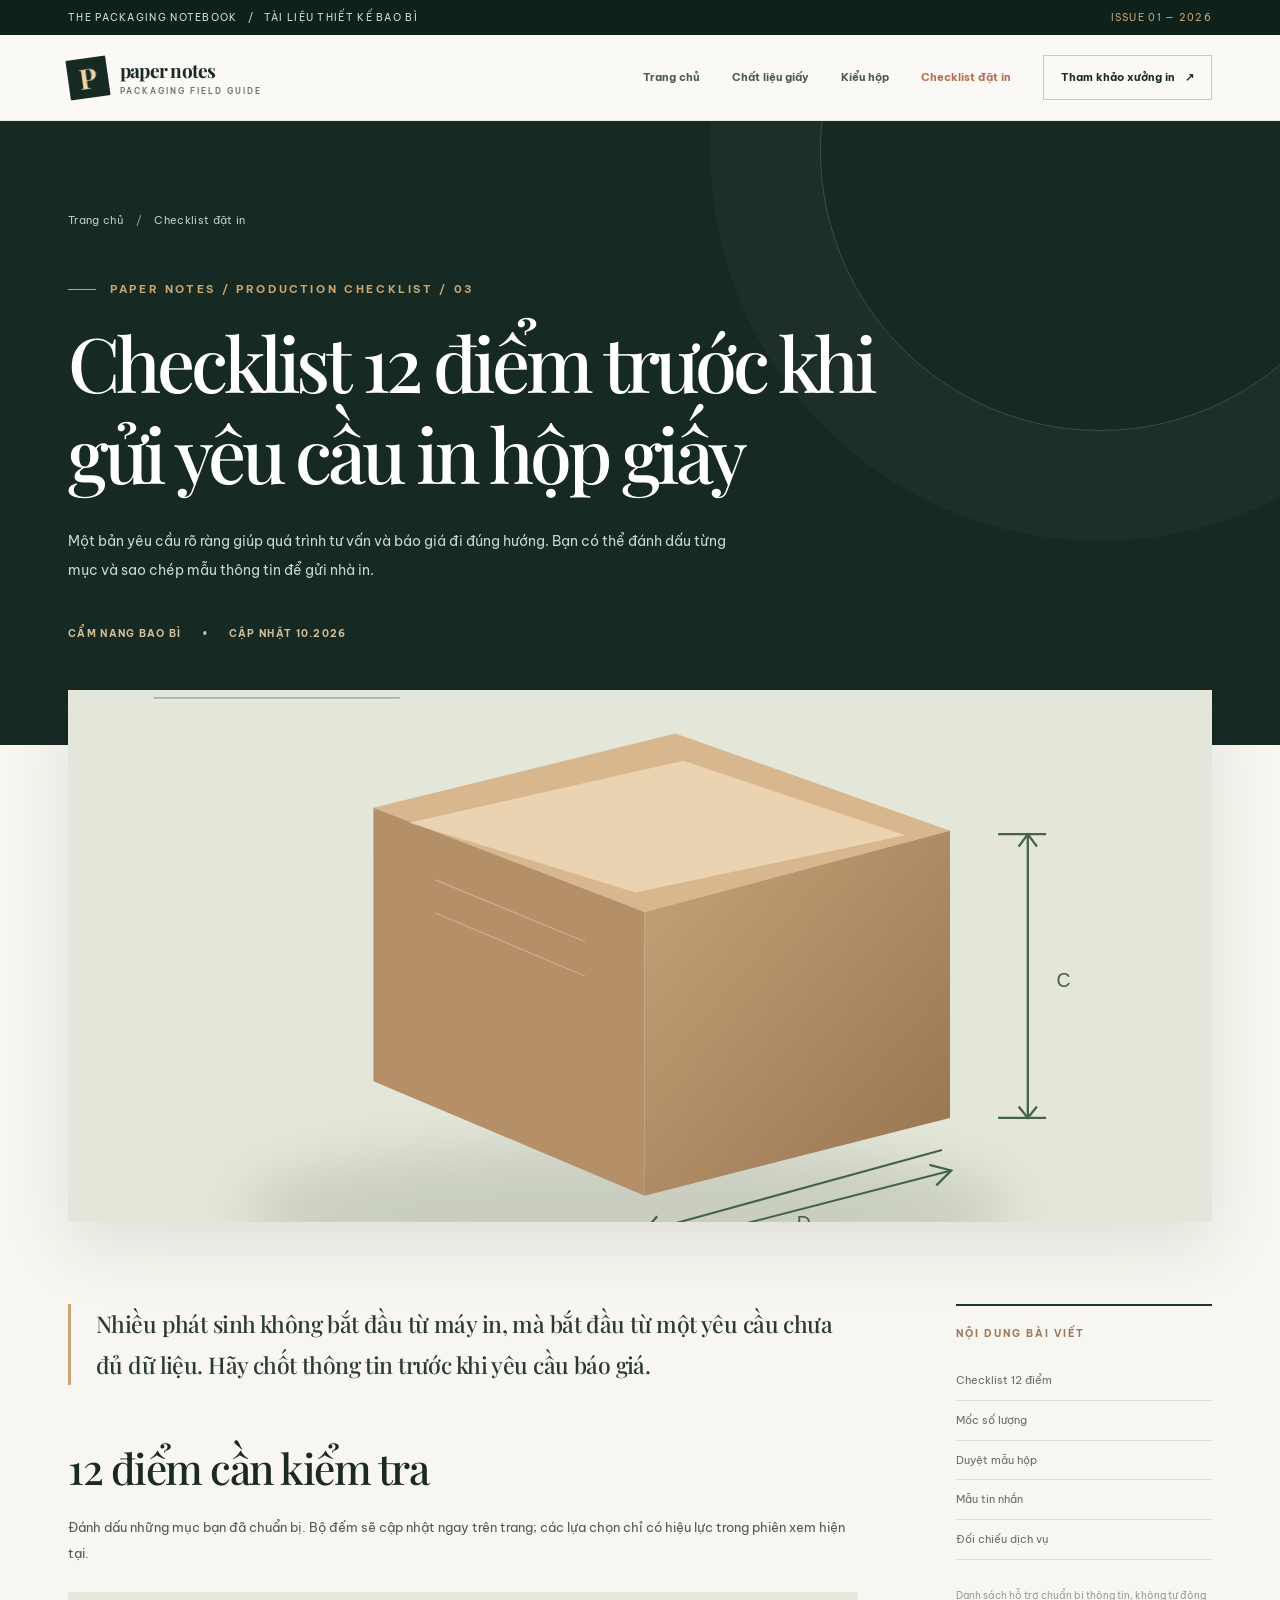
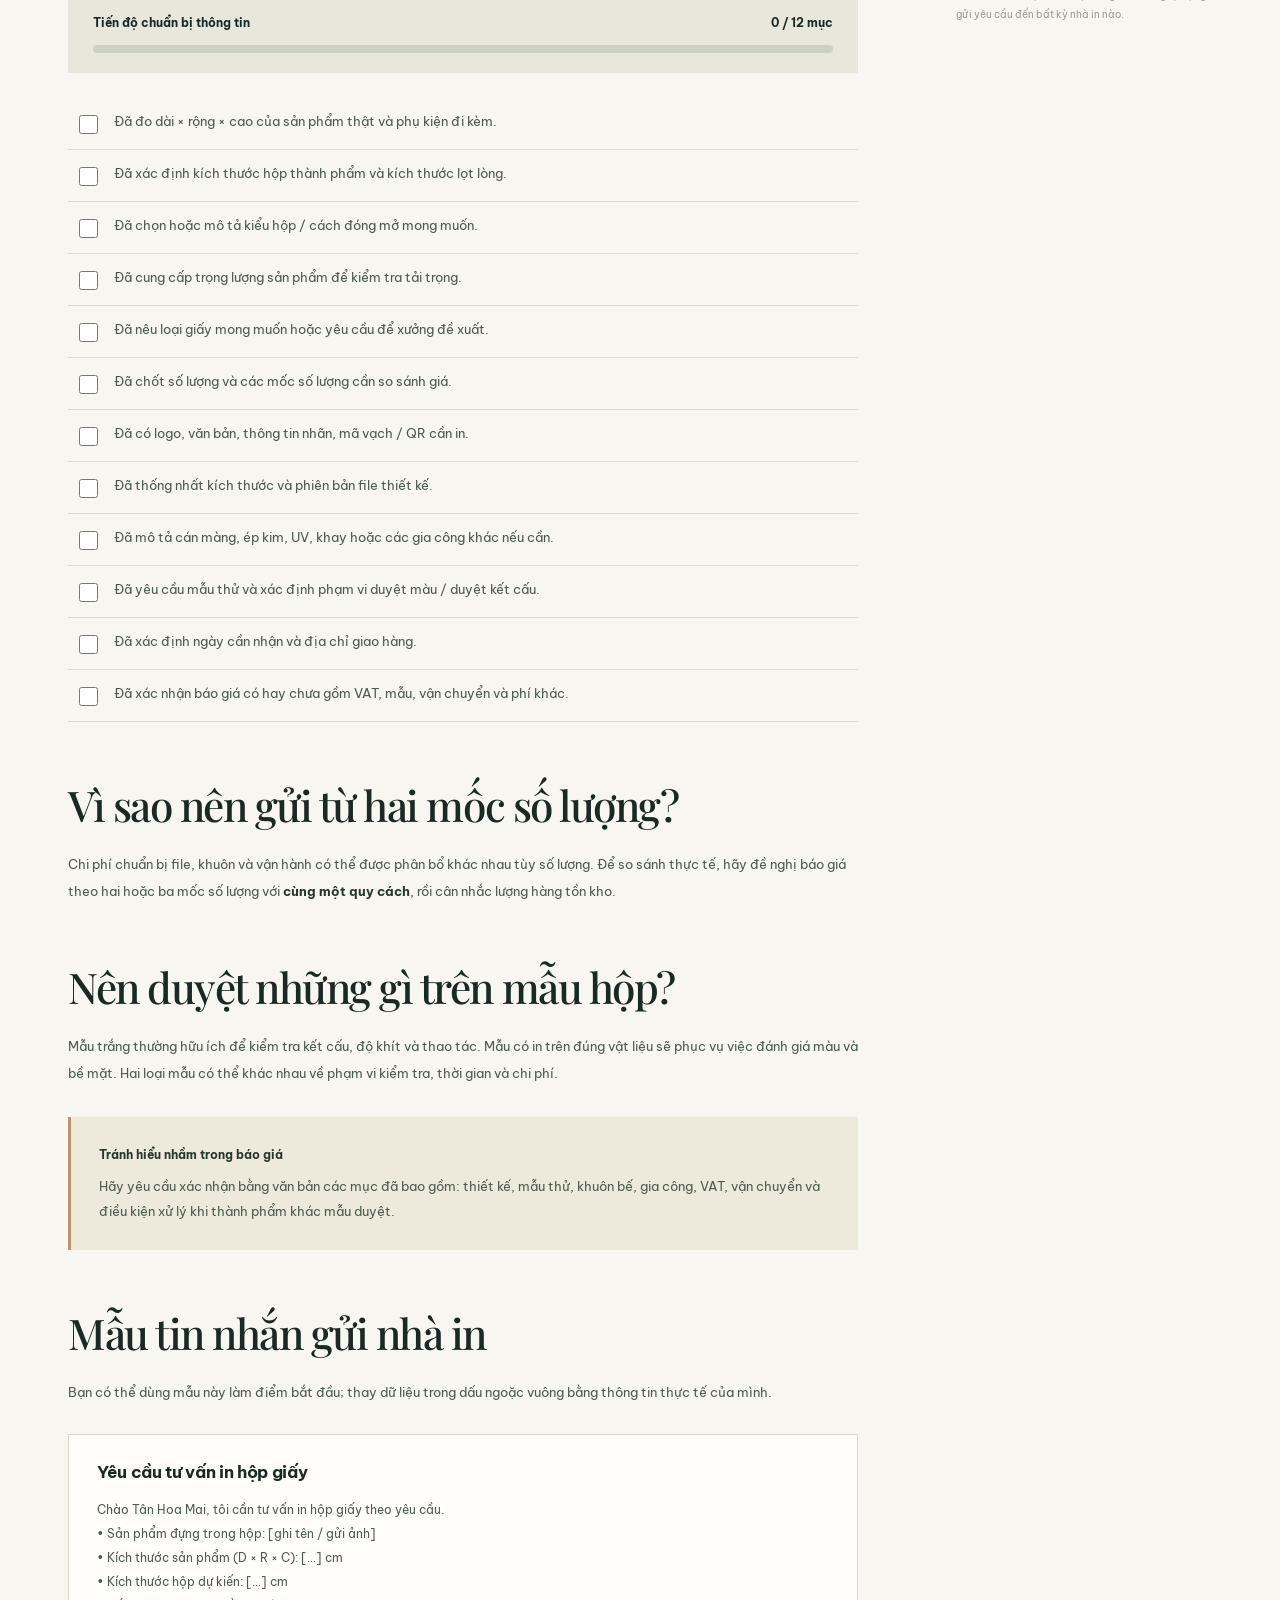
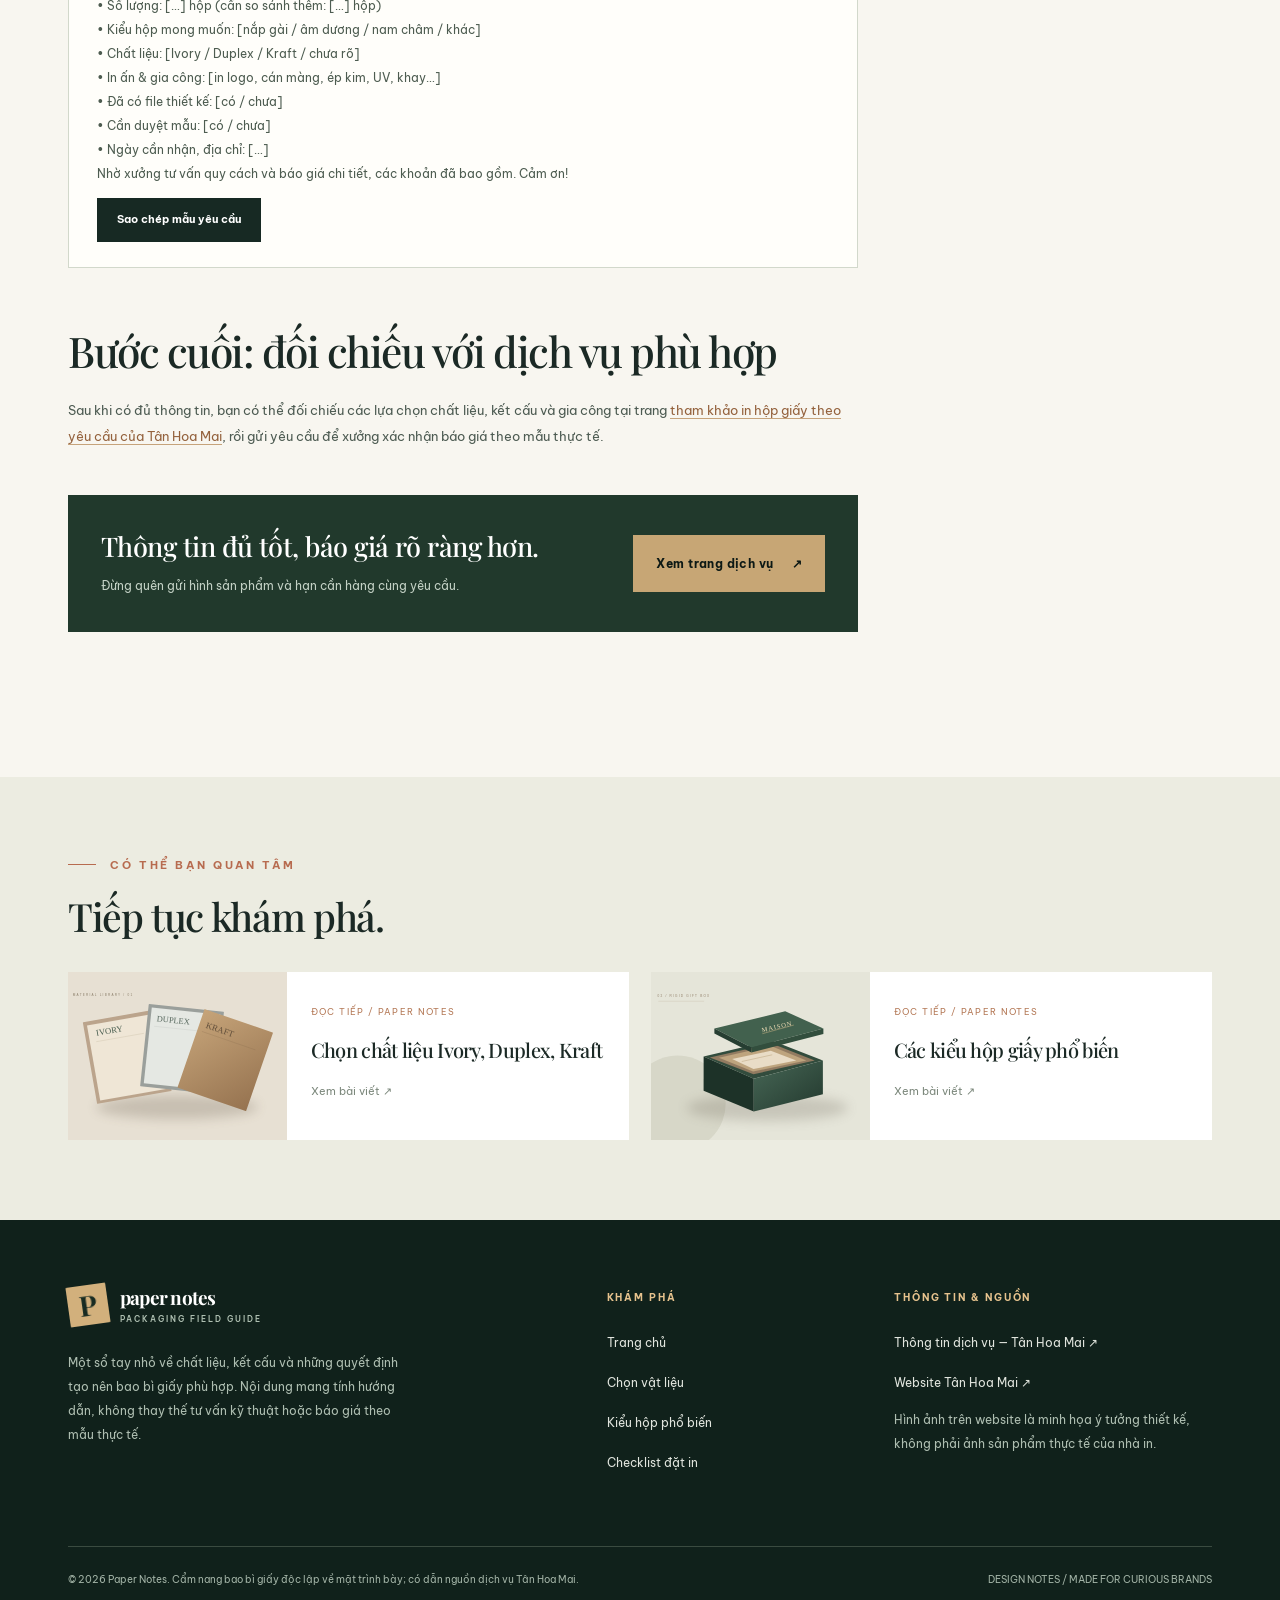
==== checklist-dat-in.html @ cc805b79 "Add files via upload" ====
<!doctype html><html lang="vi"><head>
<meta charset="utf-8"><meta name="viewport" content="width=device-width, initial-scale=1"><meta name="theme-color" content="#172923">
<title>Checklist 12 điểm trước khi đặt in hộp giấy | Paper Notes</title><meta name="description" content="Checklist 12 bước trước khi đặt in hộp giấy: kích thước, chất liệu, số lượng, gia công, duyệt mẫu và mẫu tin nhắn gửi xưởng có nút sao chép."><meta name="robots" content="index,follow,max-image-preview:large">
<link rel="icon" type="image/svg+xml" href="assets/img/favicon.svg">
<link rel="preconnect" href="https://fonts.googleapis.com"><link rel="preconnect" href="https://fonts.gstatic.com" crossorigin>
<link rel="stylesheet" href="assets/css/style.css"></head>
<body><div class="topbar"><div class="container"><span>THE PACKAGING NOTEBOOK &nbsp; / &nbsp; TÀI LIỆU THIẾT KẾ BAO BÌ</span><span>ISSUE 01 — 2026</span></div></div>
<header class="header"><div class="container navwrap"><a class="brand" href="index.html" aria-label="Paper Notes - Về trang chủ"><span class="brand-symbol" aria-hidden="true">P</span><span class="brand-word">paper notes<small>PACKAGING FIELD GUIDE</small></span></a>
<button class="nav-toggle" type="button" data-menu-toggle aria-expanded="false" aria-label="Mở menu" aria-controls="primary-navigation">☰</button>
<nav class="nav" id="primary-navigation" data-main-nav aria-label="Điều hướng chính"><a href="index.html" class="" >Trang chủ</a><a href="chon-giay-hop.html" class="" >Chất liệu giấy</a><a href="kieu-hop-giay.html" class="" >Kiểu hộp</a><a href="checklist-dat-in.html" class="active" aria-current="page">Checklist đặt in</a><a class="nav-cta" href="https://tanhoamai.com.vn/in-hop-giay/" target="_blank" rel="noopener noreferrer">Tham khảo xưởng in <span aria-hidden="true">↗</span></a></nav></div></header><main id="main-content"><section class="page-hero"><div class="container"><div class="crumbs"><a href="index.html">Trang chủ</a><span>/</span>Checklist đặt in</div><div class="eyebrow light">PAPER NOTES / PRODUCTION CHECKLIST / 03</div><h1>Checklist 12 điểm trước khi gửi yêu cầu in hộp giấy</h1><p class="intro">Một bản yêu cầu rõ ràng giúp quá trình tư vấn và báo giá đi đúng hướng. Bạn có thể đánh dấu từng mục và sao chép mẫu thông tin để gửi nhà in.</p><div class="post-meta"><span>CẨM NANG BAO BÌ</span><span>•</span><span>CẬP NHẬT 10.2026</span></div></div></section><div class="container post-lead-image"><img src="assets/img/dimensions-box.svg" width="1000" height="700" alt="Minh họa đo chiều dài rộng cao của hộp giấy"></div>
<div class="container post-layout"><article class="article"><p class="intro-drop">Nhiều phát sinh không bắt đầu từ máy in, mà bắt đầu từ một yêu cầu chưa đủ dữ liệu. Hãy chốt thông tin trước khi yêu cầu báo giá.</p>
<h2 id="kiem-tra">12 điểm cần kiểm tra</h2><p>Đánh dấu những mục bạn đã chuẩn bị. Bộ đếm sẽ cập nhật ngay trên trang; các lựa chọn chỉ có hiệu lực trong phiên xem hiện tại.</p><div class="progress-wrap"><div class="progress-head"><span>Tiến độ chuẩn bị thông tin</span><span data-progress-count>0 / 12 mục</span></div><div class="progress-line"><div class="progress-fill" data-progress-fill></div></div></div>
<ol class="checklist" data-checklist><li><input type="checkbox" id="check01"/><label for="check01">Đã đo dài × rộng × cao của sản phẩm thật và phụ kiện đi kèm.</label></li><li><input type="checkbox" id="check02"/><label for="check02">Đã xác định kích thước hộp thành phẩm và kích thước lọt lòng.</label></li><li><input type="checkbox" id="check03"/><label for="check03">Đã chọn hoặc mô tả kiểu hộp / cách đóng mở mong muốn.</label></li><li><input type="checkbox" id="check04"/><label for="check04">Đã cung cấp trọng lượng sản phẩm để kiểm tra tải trọng.</label></li><li><input type="checkbox" id="check05"/><label for="check05">Đã nêu loại giấy mong muốn hoặc yêu cầu để xưởng đề xuất.</label></li><li><input type="checkbox" id="check06"/><label for="check06">Đã chốt số lượng và các mốc số lượng cần so sánh giá.</label></li><li><input type="checkbox" id="check07"/><label for="check07">Đã có logo, văn bản, thông tin nhãn, mã vạch / QR cần in.</label></li><li><input type="checkbox" id="check08"/><label for="check08">Đã thống nhất kích thước và phiên bản file thiết kế.</label></li><li><input type="checkbox" id="check09"/><label for="check09">Đã mô tả cán màng, ép kim, UV, khay hoặc các gia công khác nếu cần.</label></li><li><input type="checkbox" id="check10"/><label for="check10">Đã yêu cầu mẫu thử và xác định phạm vi duyệt màu / duyệt kết cấu.</label></li><li><input type="checkbox" id="check11"/><label for="check11">Đã xác định ngày cần nhận và địa chỉ giao hàng.</label></li><li><input type="checkbox" id="check12"/><label for="check12">Đã xác nhận báo giá có hay chưa gồm VAT, mẫu, vận chuyển và phí khác.</label></li></ol>
<h2 id="so-luong">Vì sao nên gửi từ hai mốc số lượng?</h2><p>Chi phí chuẩn bị file, khuôn và vận hành có thể được phân bổ khác nhau tùy số lượng. Để so sánh thực tế, hãy đề nghị báo giá theo hai hoặc ba mốc số lượng với <strong>cùng một quy cách</strong>, rồi cân nhắc lượng hàng tồn kho.</p>
<h2 id="duyet-mau">Nên duyệt những gì trên mẫu hộp?</h2><p>Mẫu trắng thường hữu ích để kiểm tra kết cấu, độ khít và thao tác. Mẫu có in trên đúng vật liệu sẽ phục vụ việc đánh giá màu và bề mặt. Hai loại mẫu có thể khác nhau về phạm vi kiểm tra, thời gian và chi phí.</p><div class="article-note"><strong>Tránh hiểu nhầm trong báo giá</strong>Hãy yêu cầu xác nhận bằng văn bản các mục đã bao gồm: thiết kế, mẫu thử, khuôn bế, gia công, VAT, vận chuyển và điều kiện xử lý khi thành phẩm khác mẫu duyệt.</div>
<h2 id="mau-tin">Mẫu tin nhắn gửi nhà in</h2><p>Bạn có thể dùng mẫu này làm điểm bắt đầu; thay dữ liệu trong dấu ngoặc vuông bằng thông tin thực tế của mình.</p><div class="copy-template"><h3>Yêu cầu tư vấn in hộp giấy</h3><pre data-template-text>Chào Tân Hoa Mai, tôi cần tư vấn in hộp giấy theo yêu cầu.
• Sản phẩm đựng trong hộp: [ghi tên / gửi ảnh]
• Kích thước sản phẩm (D × R × C): […] cm
• Kích thước hộp dự kiến: […] cm
• Số lượng: […] hộp (cần so sánh thêm: […] hộp)
• Kiểu hộp mong muốn: [nắp gài / âm dương / nam châm / khác]
• Chất liệu: [Ivory / Duplex / Kraft / chưa rõ]
• In ấn & gia công: [in logo, cán màng, ép kim, UV, khay…]
• Đã có file thiết kế: [có / chưa]
• Cần duyệt mẫu: [có / chưa]
• Ngày cần nhận, địa chỉ: […]
Nhờ xưởng tư vấn quy cách và báo giá chi tiết, các khoản đã bao gồm. Cảm ơn!</pre><button class="copy-btn" type="button" data-copy-template>Sao chép mẫu yêu cầu</button></div>
<h2 id="tham-khao">Bước cuối: đối chiếu với dịch vụ phù hợp</h2><p>Sau khi có đủ thông tin, bạn có thể đối chiếu các lựa chọn chất liệu, kết cấu và gia công tại trang <a href="https://tanhoamai.com.vn/in-hop-giay/" target="_blank" rel="noopener noreferrer">tham khảo in hộp giấy theo yêu cầu của Tân Hoa Mai</a>, rồi gửi yêu cầu để xưởng xác nhận báo giá theo mẫu thực tế.</p><div class="article-callout"><div><h3>Thông tin đủ tốt, báo giá rõ ràng hơn.</h3><p>Đừng quên gửi hình sản phẩm và hạn cần hàng cùng yêu cầu.</p></div><a class="btn btn-gold" href="https://tanhoamai.com.vn/in-hop-giay/" target="_blank" rel="noopener noreferrer">Xem trang dịch vụ <span>↗</span></a></div></article><aside class="toc"><h4>Nội dung bài viết</h4><a href="#kiem-tra">Checklist 12 điểm</a><a href="#so-luong">Mốc số lượng</a><a href="#duyet-mau">Duyệt mẫu hộp</a><a href="#mau-tin">Mẫu tin nhắn</a><a href="#tham-khao">Đối chiếu dịch vụ</a><p class="toc-note">Danh sách hỗ trợ chuẩn bị thông tin, không tự động gửi yêu cầu đến bất kỳ nhà in nào.</p></aside></div><section class="related"><div class="container"><div class="eyebrow">CÓ THỂ BẠN QUAN TÂM</div><h2>Tiếp tục khám phá.</h2><div class="related-grid"><a class="related-card" href="chon-giay-hop.html"><img src="assets/img/material-library.svg" width="1000" height="700" alt="Các nhóm giấy in"><div><small>ĐỌC TIẾP / PAPER NOTES</small><h3>Chọn chất liệu Ivory, Duplex, Kraft</h3><span>Xem bài viết ↗</span></div></a><a class="related-card" href="kieu-hop-giay.html"><img src="assets/img/gift-box.svg" width="1000" height="700" alt="Hộp giấy quà tặng"><div><small>ĐỌC TIẾP / PAPER NOTES</small><h3>Các kiểu hộp giấy phổ biến</h3><span>Xem bài viết ↗</span></div></a></div></div></section></main><footer class="footer"><div class="container"><div class="footer-top"><div><a class="brand" href="index.html"><span class="brand-symbol" aria-hidden="true">P</span><span class="brand-word">paper notes<small>PACKAGING FIELD GUIDE</small></span></a><p style="margin-top:26px">Một sổ tay nhỏ về chất liệu, kết cấu và những quyết định tạo nên bao bì giấy phù hợp. Nội dung mang tính hướng dẫn, không thay thế tư vấn kỹ thuật hoặc báo giá theo mẫu thực tế.</p></div><div><h4>Khám phá</h4><ul><li><a href="index.html">Trang chủ</a></li><li><a href="chon-giay-hop.html">Chọn vật liệu</a></li><li><a href="kieu-hop-giay.html">Kiểu hộp phổ biến</a></li><li><a href="checklist-dat-in.html">Checklist đặt in</a></li></ul></div><div><h4>Thông tin & nguồn</h4><ul><li><a href="https://tanhoamai.com.vn/in-hop-giay/" target="_blank" rel="noopener noreferrer">Thông tin dịch vụ — Tân Hoa Mai ↗</a></li><li><a href="https://tanhoamai.com.vn/" target="_blank" rel="noopener noreferrer">Website Tân Hoa Mai ↗</a></li></ul><p>Hình ảnh trên website là minh họa ý tưởng thiết kế, không phải ảnh sản phẩm thực tế của nhà in.</p></div></div><div class="footer-bottom"><span>© 2026 Paper Notes. Cẩm nang bao bì giấy độc lập về mặt trình bày; có dẫn nguồn dịch vụ Tân Hoa Mai.</span><span>DESIGN NOTES / MADE FOR CURIOUS BRANDS</span></div></div></footer><script src="assets/js/main.js" defer></script></body></html>
---- assets/css/style.css ----
@import url('https://fonts.googleapis.com/css2?family=Be+Vietnam+Pro:wght@400;500;600;700;800&family=DM+Sans:wght@400;500;600;700&family=Playfair+Display:wght@400;500;600;700&display=swap');
:root{--ink:#1b2925;--forest:#172923;--forest-deep:#0d1915;--muted:#68746d;--green:#537565;--gold:#c7a675;--orange:#b76b4f;--paper:#f8f6f0;--white:#fffdfa;--cream:#ede9dd;--line:#deded4;--serif:'Playfair Display',Georgia,serif;--body:'Be Vietnam Pro',Arial,sans-serif;--shadow:0 24px 65px rgba(28,43,34,.11)}
*,*::before,*::after{box-sizing:border-box}html{scroll-behavior:smooth;scroll-padding-top:110px}body{margin:0;background:var(--paper);color:var(--ink);font:400 15px/1.8 var(--body);-webkit-font-smoothing:antialiased}body.menu-open{overflow:hidden}a{color:inherit;text-decoration:none}button,input{font:inherit}button{cursor:pointer}img,svg{max-width:100%;display:block}img{height:auto}::selection{background:#d4c4a9;color:var(--ink)}:focus-visible{outline:3px solid var(--orange);outline-offset:3px}h1,h2,h3,p{margin-top:0}p{margin-bottom:1.2em}h1,h2,h3{letter-spacing:-.035em}h1,h2{font-family:var(--serif);font-weight:500;line-height:1.2}h3{font-weight:700;line-height:1.45}ul{padding-left:1.3rem}li{margin-bottom:8px}.container{max-width:1200px;margin:auto;padding:0 28px}.section{padding:115px 0}.section--small{padding:85px 0}.eyebrow{text-transform:uppercase;letter-spacing:.24em;font:700 11px/1.5 var(--body);color:var(--orange);display:flex;align-items:center;gap:14px;margin-bottom:20px}.eyebrow::before{content:'';height:1px;width:28px;background:currentColor}.eyebrow.light{color:var(--gold)}.serif{font-family:var(--serif)}.muted{color:var(--muted)}.tiny{font-size:12px}.accent{color:#d9b786}.btn{display:inline-flex;align-items:center;justify-content:center;gap:18px;border:1px solid transparent;padding:17px 22px;font-size:12px;letter-spacing:.035em;font-weight:700;min-height:54px;transition:.25s ease;text-align:center}.btn:hover{transform:translateY(-3px)}.btn-gold{background:var(--gold);color:var(--forest-deep)}.btn-gold:hover{background:#dfbd8a}.btn-outline{background:transparent;border-color:rgba(255,255,255,.42);color:white}.btn-outline:hover{background:rgba(255,255,255,.08)}.btn-ink{background:var(--forest);color:white}.btn-ink:hover{background:#324a3d}.arrow{font-size:18px;font-weight:500;line-height:1}.text-link{display:inline-flex;align-items:center;gap:10px;font-size:12px;font-weight:800;border-bottom:1px solid currentColor;padding-bottom:6px;transition:gap .2s}.text-link:hover{gap:16px}.kicker{font-family:'DM Sans',sans-serif;letter-spacing:.2em;text-transform:uppercase;font-size:10px;font-weight:700}
.topbar{background:#0f211b;color:#d4dfd7;font-size:10px;letter-spacing:.13em}.topbar .container{display:flex;justify-content:space-between;min-height:35px;align-items:center}.topbar span:last-child{color:#c7a675}.header{position:sticky;top:0;z-index:100;background:rgba(250,249,245,.97);backdrop-filter:blur(18px);border-bottom:1px solid rgba(40,55,45,.08)}.navwrap{min-height:85px;display:flex;justify-content:space-between;align-items:center;gap:24px}.brand{display:flex;gap:12px;align-items:center;flex-shrink:0}.brand-symbol{width:40px;height:40px;background:var(--forest);display:grid;place-items:center;color:#edd3a6;transform:rotate(-8deg);font:700 28px/1 var(--serif);border-radius:1px}.brand-word{font:700 19px/1.1 var(--serif);letter-spacing:-.04em}.brand-word small{display:block;margin-top:7px;color:var(--muted);font:600 8px/1 var(--body);letter-spacing:.25em}.nav{display:flex;align-items:center;gap:32px}.nav a:not(.nav-cta){font-size:11px;font-weight:700;color:#49594e;transition:color .2s}.nav a:hover,.nav a.active{color:var(--orange)}.nav-cta{font-size:11px;font-weight:700;color:var(--forest);border:1px solid #c9c9bb;padding:12px 17px;display:inline-flex;align-items:center;gap:10px}.nav-cta:hover{border-color:var(--forest);background:var(--forest);color:#fff}.nav-toggle{display:none;border:1px solid var(--line);background:white;padding:10px 13px;font-size:23px;line-height:1;color:var(--forest)}
.hero{background:var(--forest);color:#fff;overflow:hidden;position:relative}.hero:before{content:'';position:absolute;inset:0;background-image:radial-gradient(ellipse at 85% 12%,rgba(176,152,105,.14),transparent 45%),radial-gradient(ellipse at 0% 95%,rgba(105,145,117,.16),transparent 45%);pointer-events:none}.hero-grid{min-height:685px;display:grid;grid-template-columns:49% 51%;align-items:center;position:relative}.hero-copy{padding:84px 0 96px;position:relative;z-index:3}.hero-index{color:#b5c9ba;font-size:11px;font-weight:600;letter-spacing:.17em;margin-bottom:31px}.hero h1{font-size:clamp(53px,6.3vw,91px);line-height:1.105;margin:0 0 26px;letter-spacing:-.062em}.hero h1 em{font-weight:400;color:#dbbb87}.hero .lede{font-size:14px;line-height:2;color:#d3ddd3;max-width:440px;margin:0 0 31px}.hero-actions{display:flex;gap:12px;flex-wrap:wrap}.hero-art{align-self:stretch;position:relative;display:flex;align-items:center;justify-content:center;margin:10px -80px 0 -35px}.hero-art img{width:100%;max-width:820px;filter:drop-shadow(0 32px 60px rgba(0,0,0,.14));animation:float 7s ease-in-out infinite}.hero-decoration{position:absolute;color:#bdc8c0;top:10%;right:0;writing-mode:vertical-rl;font-size:10px;letter-spacing:.33em}.hero-stamp{position:absolute;left:10px;bottom:72px;width:100px;height:100px;border:1px solid rgba(224,207,166,.5);color:#e6c994;display:grid;place-items:center;border-radius:50%;transform:rotate(-15deg);text-align:center;font:600 10px/1.9 var(--body);letter-spacing:.13em}.hero-stamp strong{font:600 27px/1 var(--serif)}@keyframes float{0%,100%{transform:translateY(0)}50%{transform:translateY(-10px)}}
.ribbon{background:#eee8dd;border-bottom:1px solid #dfd8ca}.ribbon-grid{display:grid;grid-template-columns:repeat(3,1fr)}.ribbon-cell{padding:30px 26px 28px;display:flex;gap:18px;align-items:flex-start;border-right:1px solid #d9d3c6}.ribbon-cell:first-child{padding-left:0}.ribbon-cell:last-child{border-right:0}.ribbon-num{font:500 27px/1 var(--serif);color:#aa8166}.ribbon-cell h3{font-size:12px;margin:0 0 5px}.ribbon-cell p{color:#6b7067;font-size:10px;line-height:1.7;margin:0}
.split-heading{display:grid;grid-template-columns:1fr .76fr;align-items:end;gap:80px;margin-bottom:49px}.split-heading h2,.section-heading h2{font-size:clamp(37px,4.3vw,57px);margin-bottom:0}.split-heading p{color:var(--muted);font-size:13px;line-height:2;margin:0}.editorial-cards{display:grid;grid-template-columns:repeat(3,1fr);gap:18px}.editorial-card{background:var(--white);overflow:hidden;border:1px solid #e5e1d7;transition:transform .25s,box-shadow .25s}.editorial-card:hover{transform:translateY(-5px);box-shadow:var(--shadow)}.card-visual{aspect-ratio:1.23;overflow:hidden;display:block}.card-visual img{width:100%;height:100%;object-fit:cover;transition:transform .5s}.editorial-card:hover .card-visual img{transform:scale(1.045)}.card-body{padding:30px 29px 32px}.card-num{font-size:10px;letter-spacing:.2em;color:#ab765e;text-transform:uppercase;font-weight:700;margin-bottom:12px}.editorial-card h3{font:500 26px/1.3 var(--serif);letter-spacing:-.04em;margin:0 0 14px}.editorial-card p{font-size:12px;line-height:1.9;color:var(--muted);margin:0 0 22px}
.feature-band{background:#e6e6da;overflow:hidden}.feature-grid{display:grid;grid-template-columns:1.1fr .9fr;align-items:center;gap:8vw}.feature-image{position:relative}.feature-image img{width:100%;border-radius:2px}.caption-tag{background:var(--white);position:absolute;right:-18px;bottom:35px;padding:17px 20px;box-shadow:0 12px 45px rgba(0,0,0,.1);font:600 10px var(--body);letter-spacing:.13em}.feature-copy h2{font-size:clamp(36px,4vw,53px);margin-bottom:25px}.feature-copy>p{color:#5f6d62;font-size:13px;line-height:2}.number-list{list-style:none;padding:0;margin:30px 0}.number-list li{padding:15px 0;border-bottom:1px solid #cbcec0;display:flex;gap:20px;font-size:12px;line-height:1.8;margin:0}.number-list span{font:500 19px var(--serif);color:#a26f55}
.selector{background:var(--forest);color:#f6f6f0;position:relative;overflow:hidden}.selector:before{content:'';position:absolute;width:530px;height:530px;right:-120px;top:60px;border:1px solid rgba(201,186,157,.16);border-radius:50%;box-shadow:0 0 0 65px rgba(201,186,157,.035),0 0 0 135px rgba(201,186,157,.025)}.selector-heading{max-width:760px}.selector h2{font-size:clamp(37px,4.2vw,57px);margin-bottom:22px}.selector-lede{font-size:13px;color:#c4d1c9;max-width:650px;margin-bottom:32px}.choice-tabs{display:flex;flex-wrap:wrap;gap:8px;margin-bottom:22px;position:relative}.choice-tabs button{background:transparent;border:1px solid #607266;color:#d5dfd7;padding:13px 20px;font-size:12px;font-weight:600;transition:.2s}.choice-tabs button[aria-selected="true"],.choice-tabs button:hover{background:#d7b587;border-color:#d7b587;color:#192920}.choice-output{display:grid;grid-template-columns:1fr .6fr;gap:45px;align-items:center;background:#253b30;border:1px solid #4c6557;padding:38px;min-height:260px;position:relative}.choice-output .choice-mini{color:#e3c08b;text-transform:uppercase;letter-spacing:.18em;font-size:10px;font-weight:700;margin-bottom:11px}.choice-output h3{font:500 33px/1.3 var(--serif);margin-bottom:12px}.choice-output p{font-size:12px;color:#d0dcd1;line-height:1.9;margin-bottom:0}.choice-spec{border-left:1px solid #63776b;padding-left:28px}.choice-spec small{display:block;color:#b0c5b7;font-size:10px;letter-spacing:.1em;text-transform:uppercase;margin-bottom:8px}.choice-spec strong{display:block;font-size:13px;line-height:1.9;font-weight:500;margin-bottom:20px}
.journal{padding-bottom:115px}.journal-list{display:grid;grid-template-columns:repeat(3,1fr);gap:22px}.journal-entry{padding:0 0 29px;border-bottom:1px solid #c8cfc2}.journal-entry a img{aspect-ratio:1.45;object-fit:cover;width:100%;margin-bottom:24px;transition:filter .2s}.journal-entry a:hover img{filter:brightness(.94)}.journal-entry .meta{color:#9b765f;font-size:10px;font-weight:700;text-transform:uppercase;letter-spacing:.18em;margin-bottom:13px}.journal-entry h3{font:500 25px/1.4 var(--serif);letter-spacing:-.035em;margin:0 0 12px}.journal-entry h3 a:hover{color:var(--orange)}.journal-entry p{font-size:12px;color:var(--muted);line-height:1.85}
.cta{background:#d6b990;position:relative;overflow:hidden}.cta:before{content:'P';font:700 440px/1 var(--serif);position:absolute;right:-40px;bottom:-178px;color:rgba(59,49,31,.06);pointer-events:none}.cta-grid{display:grid;grid-template-columns:1fr .43fr;align-items:center;gap:60px;position:relative}.cta h2{font-size:clamp(36px,4.5vw,62px);margin-bottom:21px}.cta p{font-size:13px;max-width:590px;line-height:2;margin:0}.cta-action{text-align:right}.cta-action p{font-size:10px;margin:12px 0 0;color:#464a40}.faq-list{border-top:1px solid #d4d4ca}.faq-list details{border-bottom:1px solid #d4d4ca;padding:22px 0}.faq-list summary{list-style:none;display:flex;justify-content:space-between;align-items:center;gap:20px;cursor:pointer;font-size:14px;font-weight:700}.faq-list summary::-webkit-details-marker{display:none}.faq-list summary:after{content:'+';font:400 28px/1 var(--serif);color:#9c7256}.faq-list details[open] summary:after{content:'−'}.faq-list details p{font-size:13px;color:var(--muted);max-width:880px;margin:15px 0 0;line-height:2}
.footer{background:#10211b;color:#dce3dc;padding:65px 0 25px}.footer-top{display:grid;grid-template-columns:1.4fr .65fr .95fr;gap:70px;padding-bottom:58px}.footer .brand-symbol{background:#d2b07c;color:#182b22}.footer .brand-word{color:#fff}.footer .brand-word small{color:#afc0b2}.footer p{color:#aebeb1;font-size:12px;max-width:350px;line-height:2}.footer h4{margin:4px 0 21px;color:#e6c28d;text-transform:uppercase;font-size:10px;letter-spacing:.19em}.footer ul{padding:0;margin:0;list-style:none}.footer li{margin-bottom:13px}.footer li a{color:#e1e5de;font-size:12px;transition:color .2s}.footer li a:hover{color:var(--gold)}.footer-bottom{border-top:1px solid #3a4b40;display:flex;justify-content:space-between;gap:25px;padding-top:24px;color:#a2b3a6;font-size:10px;line-height:1.8}
/* Inner pages */
.page-hero{background:var(--forest);color:#fff;padding:90px 0 102px;position:relative;overflow:hidden}.page-hero:after{content:'';position:absolute;border:1px solid rgba(226,209,164,.2);width:560px;height:560px;border-radius:50%;right:-100px;top:-250px;box-shadow:0 0 0 110px rgba(207,187,140,.035)}.crumbs{color:#c2cfc2;font-size:11px;letter-spacing:.03em;margin:0 0 50px}.crumbs a:hover{color:#e5c18b}.crumbs span{margin:0 12px;color:#b79b73}.page-hero h1{max-width:850px;font-size:clamp(44px,5.9vw,78px);letter-spacing:-.054em;margin:0 0 28px;position:relative;z-index:1}.page-hero .intro{max-width:680px;color:#c8d8cb;font-size:14px;line-height:2.1;position:relative;z-index:1}.post-meta{display:flex;gap:20px;align-items:center;margin-top:40px;font-size:10px;letter-spacing:.13em;color:#d1bd96;text-transform:uppercase;font-weight:700}.post-lead-image{margin-top:-55px;position:relative;z-index:2}.post-lead-image img{width:100%;aspect-ratio:2.15;object-fit:cover;background:#e0dbc8;box-shadow:var(--shadow)}.post-layout{display:grid;grid-template-columns:minmax(0,1fr) 256px;gap:80px;padding-top:82px;padding-bottom:100px}.article{max-width:790px}.article .intro-drop{font:500 23px/1.75 var(--serif);letter-spacing:-.025em;color:#2a3b30;border-left:3px solid var(--gold);padding-left:25px;margin:0 0 47px}.article h2{font-size:clamp(30px,3.3vw,44px);margin:58px 0 20px;scroll-margin-top:130px}.article h3{font-family:var(--body);font-size:17px;letter-spacing:-.02em;margin:36px 0 14px}.article p,.article li{color:#4d5b52;font-size:13px;line-height:2.05}.article strong{color:#25382c}.article a:not(.btn){color:#94623d;border-bottom:1px solid #c6a37b}.article a:hover{color:#663d25}.article figure{margin:35px 0}.article figure img{width:100%;background:#eee8dd}.article figcaption{font-size:11px;color:#6f786c;margin-top:10px}.article-note{padding:26px 28px;background:#ede9db;border-left:3px solid #be946d;margin:31px 0;font-size:13px;color:#4e5c4e;line-height:1.95}.article-note strong{display:block;font-size:12px;margin-bottom:7px}.data-table{width:100%;border-collapse:collapse;margin:25px 0 32px;font-size:12px}.data-table th{text-align:left;background:#25372c;color:#fff;padding:16px 14px;font-weight:700}.data-table td{border-bottom:1px solid #dcded4;padding:17px 14px;line-height:1.8;vertical-align:top;color:#536357}.data-table tr:nth-child(even) td{background:#f1eee6}.article-callout{display:flex;justify-content:space-between;gap:28px;align-items:center;background:#21392c;color:#fff;padding:33px;margin:45px 0}.article-callout h3{font:500 27px var(--serif);color:#fff;margin:0 0 10px}.article-callout p{color:#c3d1c5;margin:0;font-size:12px}.article-callout .btn{flex-shrink:0}.toc{position:sticky;top:126px;align-self:start;border-top:2px solid #20372b;padding-top:19px}.toc h4{text-transform:uppercase;font-size:10px;letter-spacing:.2em;color:#9c775c;margin:0 0 18px}.toc a{display:block;padding:10px 0;font-size:11px;color:#647066;border-bottom:1px solid #deded5;line-height:1.7}.toc a:hover{color:#ac7659}.toc .toc-note{font-size:10px;color:#969d91;margin-top:26px;line-height:1.9}.related{background:#ecece1;padding:80px 0}.related h2{font-size:39px;margin-bottom:32px}.related-grid{display:grid;grid-template-columns:repeat(2,minmax(0,1fr));gap:22px}.related-card{display:flex;background:#fff;min-height:168px}.related-card img{width:39%;object-fit:cover}.related-card div{padding:24px}.related-card small{text-transform:uppercase;letter-spacing:.15em;font-size:9px;color:#b47957}.related-card h3{font:500 20px/1.45 var(--serif);margin:12px 0}.related-card span{font-size:11px;color:#7c887c}.post-nav{display:flex;gap:12px;justify-content:flex-start;margin-top:45px}
.checklist{list-style:none;padding:0;margin:20px 0 30px}.checklist li{display:flex;align-items:flex-start;gap:13px;margin:0;padding:12px 7px;border-bottom:1px solid #d9ded3}.checklist input{width:19px;height:19px;accent-color:#446b55;cursor:pointer;flex-shrink:0;margin-top:5px}.checklist label{cursor:pointer;flex:1;font-size:13px;color:#4c5a51;line-height:1.8}.checklist input:checked+label{text-decoration:line-through;color:#889287}.progress-wrap{padding:20px 25px;background:#e7e7dc;margin:25px 0}.progress-head{display:flex;justify-content:space-between;font-size:12px;font-weight:700;margin-bottom:12px}.progress-line{height:8px;border-radius:7px;background:#ccd0c5;overflow:hidden}.progress-fill{background:#52785d;height:100%;width:0%;transition:width .2s}.copy-template{border:1px solid #d2d8cb;background:#fffefa;padding:25px 28px;margin:28px 0}.copy-template h3{margin-top:0}.copy-template pre{white-space:pre-wrap;font:12px/2 var(--body);color:#4d5c50}.copy-btn{border:0;background:var(--forest);color:#fff;padding:12px 20px;font-size:11px;font-weight:700}.copy-btn:hover{background:#344e3b}
@media(max-width:1080px){.nav{gap:18px}.hero-grid{min-height:620px}.hero-art{margin:10px -40px 0 -30px}.hero h1{font-size:clamp(51px,6.3vw,70px)}.post-layout{gap:38px;grid-template-columns:minmax(0,1fr) 218px}}
@media(max-width:820px){.container{padding:0 20px}.section{padding:80px 0}.section--small{padding:67px 0}.nav-toggle{display:block}.nav{display:none;position:absolute;top:100%;left:0;right:0;padding:20px;background:#faf9f4;border-bottom:1px solid #ddd9cf;box-shadow:0 18px 32px rgba(0,0,0,.08)}.nav.open{display:flex;flex-direction:column;align-items:stretch;gap:0}.nav a:not(.nav-cta){font-size:13px;padding:13px 4px;border-bottom:1px solid #ece9e1}.nav-cta{margin-top:15px;justify-content:center}.topbar .container span:last-child{display:none}.navwrap{min-height:73px}.hero-grid{grid-template-columns:1fr}.hero-copy{padding:74px 0 0}.hero h1{max-width:680px}.hero-art{height:460px;margin:-25px -55px 0}.hero-art img{width:90%;max-height:510px}.hero-stamp{bottom:56px;left:35px}.hero-decoration{display:none}.ribbon-grid{grid-template-columns:1fr 1fr}.ribbon-cell{padding:23px 18px}.ribbon-cell:last-child{grid-column:1/-1;border-top:1px solid #d9d3c6;padding-left:0}.ribbon-cell:nth-child(2){border-right:0}.split-heading{gap:24px;grid-template-columns:1fr}.editorial-cards{grid-template-columns:repeat(2,1fr)}.editorial-cards .editorial-card:last-child{grid-column:1/-1;display:grid;grid-template-columns:1fr 1fr}.editorial-cards .editorial-card:last-child .card-visual{height:100%;aspect-ratio:auto}.feature-grid{gap:44px;grid-template-columns:1fr}.feature-image{max-width:680px}.feature-copy{max-width:680px}.journal-list{grid-template-columns:repeat(2,1fr)}.journal-entry:last-child{grid-column:1/-1}.choice-output{grid-template-columns:1fr;gap:25px}.choice-spec{border-left:0;border-top:1px solid #63776b;padding:22px 0 0}.cta-grid{grid-template-columns:1fr;gap:26px}.cta-action{text-align:left}.footer-top{grid-template-columns:1fr 1fr;gap:35px}.footer-top>div:first-child{grid-column:1/-1}.post-layout{grid-template-columns:1fr;padding-top:65px}.toc{display:none}.page-hero{padding:70px 0 98px}.page-hero h1{font-size:clamp(42px,7vw,65px)}.post-lead-image img{aspect-ratio:1.6}}
@media(max-width:540px){.container{padding:0 18px}.topbar{font-size:9px}.brand-symbol{width:36px;height:36px}.brand-word{font-size:16px}.hero-copy{padding-top:54px}.hero h1{font-size:48px}.hero .lede{font-size:12px}.hero-index{font-size:9px;margin-bottom:22px}.hero-art{height:340px;margin:-10px -32px 0}.hero-stamp{bottom:21px;left:13px;width:80px;height:80px;font-size:8px}.hero-stamp strong{font-size:23px}.ribbon-grid{grid-template-columns:1fr}.ribbon-cell{border-right:0;border-bottom:1px solid #d9d3c6;padding:20px 0}.ribbon-cell:last-child{grid-column:auto;border-top:0;border-bottom:0}.ribbon-cell:first-child{padding-left:0}.split-heading h2,.section-heading h2{font-size:38px}.editorial-cards,.journal-list{grid-template-columns:1fr}.editorial-cards .editorial-card:last-child{grid-column:auto;display:block}.editorial-cards .editorial-card:last-child .card-visual{aspect-ratio:1.23}.journal-entry:last-child{grid-column:auto}.card-body{padding:25px}.section{padding:67px 0}.section--small{padding:53px 0}.feature-copy h2{font-size:36px}.caption-tag{right:-4px;bottom:12px;padding:10px;font-size:8px}.selector h2{font-size:37px}.choice-tabs button{flex:1;padding:12px;font-size:10px}.choice-output{padding:24px}.choice-output h3{font-size:26px}.cta h2{font-size:38px}.footer{padding-top:48px}.footer-top{grid-template-columns:1fr;gap:20px}.footer-top>div:first-child{grid-column:auto}.footer-bottom{display:block}.footer-bottom span{display:block;margin-bottom:8px}.page-hero h1{font-size:41px}.page-hero{padding:55px 0 83px}.crumbs{margin-bottom:35px}.post-lead-image{margin-top:-34px}.post-lead-image img{aspect-ratio:1.2}.post-layout{padding-top:45px;padding-bottom:65px}.article .intro-drop{font-size:20px}.article h2{font-size:32px;margin-top:43px}.data-table{font-size:11px}.data-table th,.data-table td{padding:12px 8px}.article-callout{display:block;padding:23px}.article-callout .btn{margin-top:18px;width:100%}.related{padding:60px 0}.related-grid{grid-template-columns:1fr}.related-card{min-height:130px}.related-card div{padding:17px}.related-card h3{font-size:17px}.post-nav{flex-direction:column}.post-nav .btn{width:100%}}
@media(prefers-reduced-motion:reduce){html{scroll-behavior:auto}*,*:before,*:after{animation:none!important;transition:none!important}}
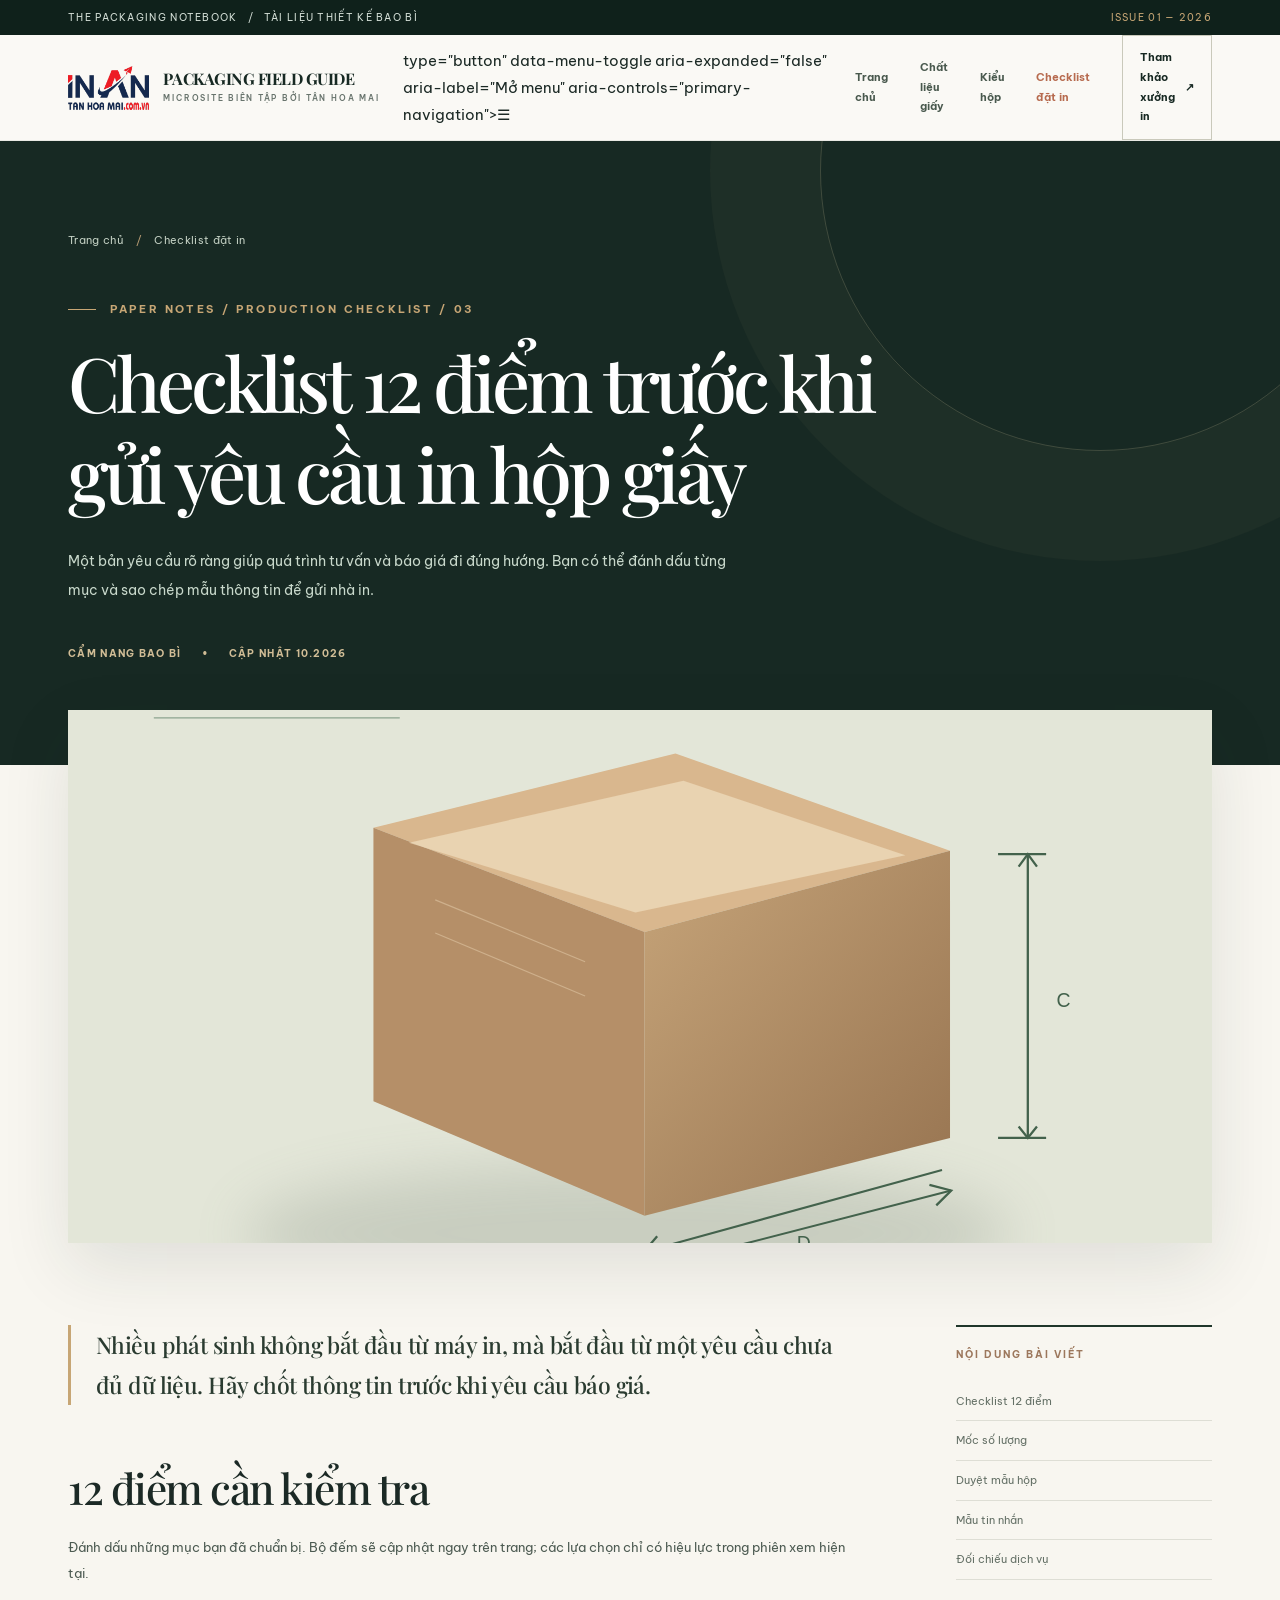
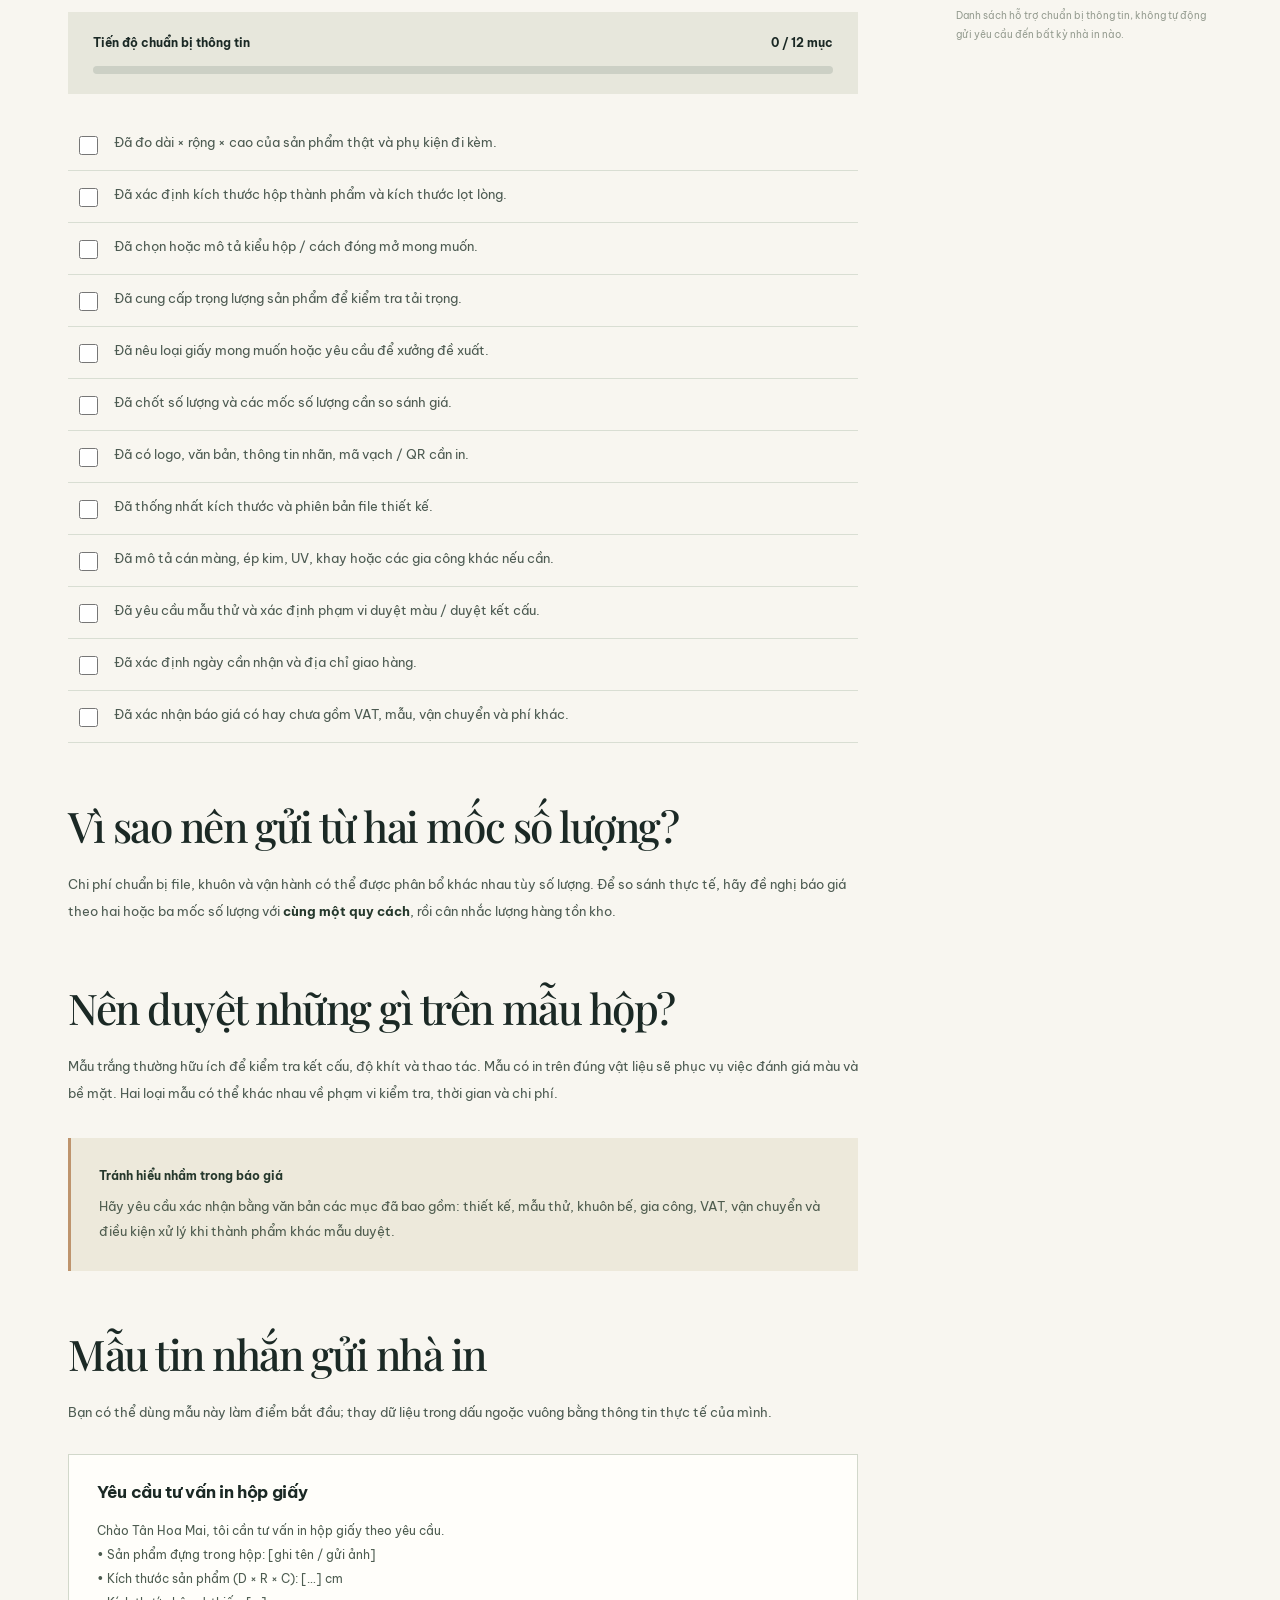
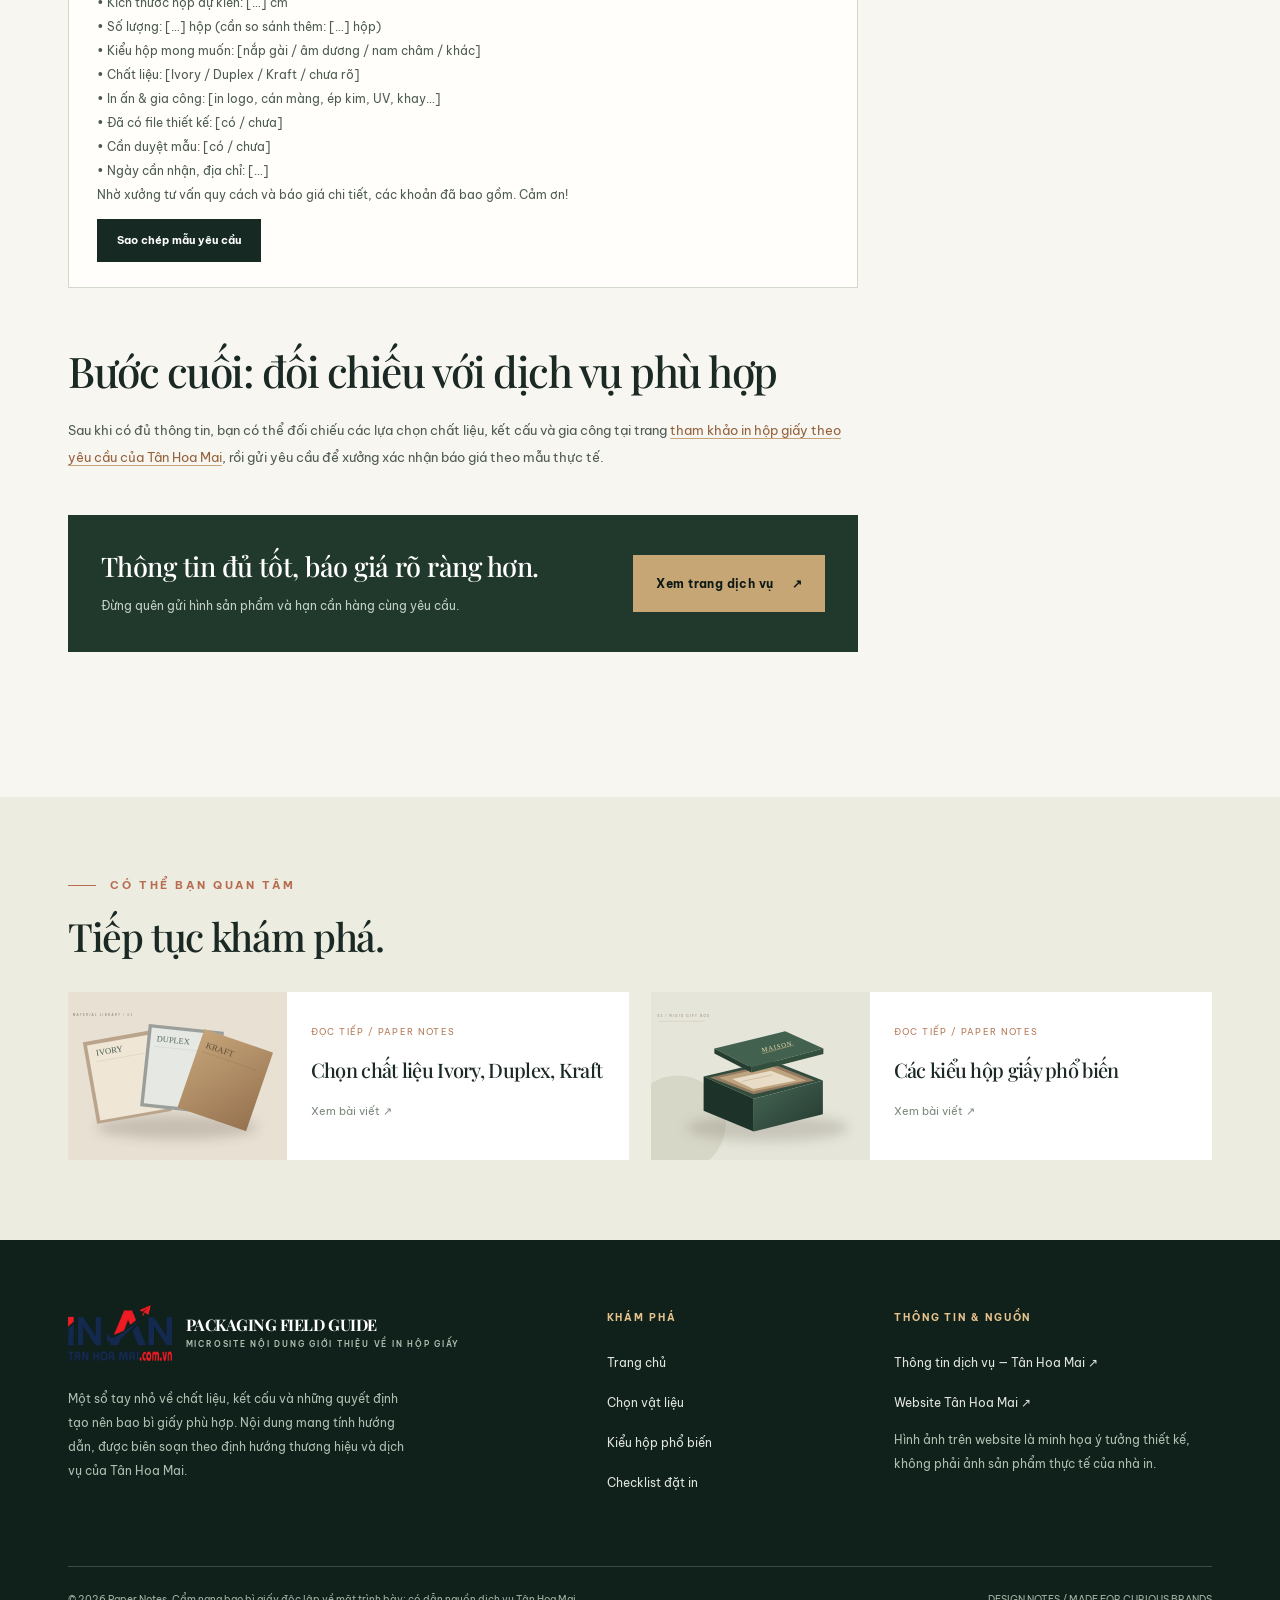
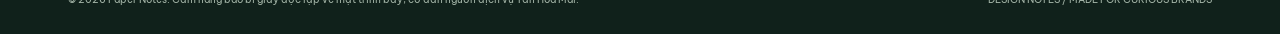
==== commit 01183c15: "Add files via upload" ====
--- a/checklist-dat-in.html
+++ b/checklist-dat-in.html
@@ -5,8 +5,8 @@
 <link rel="preconnect" href="https://fonts.googleapis.com"><link rel="preconnect" href="https://fonts.gstatic.com" crossorigin>
 <link rel="stylesheet" href="assets/css/style.css"></head>
 <body><div class="topbar"><div class="container"><span>THE PACKAGING NOTEBOOK &nbsp; / &nbsp; TÀI LIỆU THIẾT KẾ BAO BÌ</span><span>ISSUE 01 — 2026</span></div></div>
-<header class="header"><div class="container navwrap"><a class="brand" href="index.html" aria-label="Paper Notes - Về trang chủ"><span class="brand-symbol" aria-hidden="true">P</span><span class="brand-word">paper notes<small>PACKAGING FIELD GUIDE</small></span></a>
-<button class="nav-toggle" type="button" data-menu-toggle aria-expanded="false" aria-label="Mở menu" aria-controls="primary-navigation">☰</button>
+<header class="header"><div class="container navwrap"><a class="brand brand--logo" href="index.html" aria-label="Tân Hoa Mai - Về trang chủ"><img class="brand-logo" src="assets/img/tan-hoa-mai-logo.png" width="300" height="162" alt="Logo Tân Hoa Mai"><span class="brand-note">Packaging field guide<small>Microsite biên tập bởi Tân Hoa Mai</small></span></a>
+<button class="nav-toggle" type="button" data-menu-toggle aria-expanded="false" aria-label="Mở menu" aria-controls="primary-navigation">☰</button> type="button" data-menu-toggle aria-expanded="false" aria-label="Mở menu" aria-controls="primary-navigation">☰</button>
 <nav class="nav" id="primary-navigation" data-main-nav aria-label="Điều hướng chính"><a href="index.html" class="" >Trang chủ</a><a href="chon-giay-hop.html" class="" >Chất liệu giấy</a><a href="kieu-hop-giay.html" class="" >Kiểu hộp</a><a href="checklist-dat-in.html" class="active" aria-current="page">Checklist đặt in</a><a class="nav-cta" href="https://tanhoamai.com.vn/in-hop-giay/" target="_blank" rel="noopener noreferrer">Tham khảo xưởng in <span aria-hidden="true">↗</span></a></nav></div></header><main id="main-content"><section class="page-hero"><div class="container"><div class="crumbs"><a href="index.html">Trang chủ</a><span>/</span>Checklist đặt in</div><div class="eyebrow light">PAPER NOTES / PRODUCTION CHECKLIST / 03</div><h1>Checklist 12 điểm trước khi gửi yêu cầu in hộp giấy</h1><p class="intro">Một bản yêu cầu rõ ràng giúp quá trình tư vấn và báo giá đi đúng hướng. Bạn có thể đánh dấu từng mục và sao chép mẫu thông tin để gửi nhà in.</p><div class="post-meta"><span>CẨM NANG BAO BÌ</span><span>•</span><span>CẬP NHẬT 10.2026</span></div></div></section><div class="container post-lead-image"><img src="assets/img/dimensions-box.svg" width="1000" height="700" alt="Minh họa đo chiều dài rộng cao của hộp giấy"></div>
 <div class="container post-layout"><article class="article"><p class="intro-drop">Nhiều phát sinh không bắt đầu từ máy in, mà bắt đầu từ một yêu cầu chưa đủ dữ liệu. Hãy chốt thông tin trước khi yêu cầu báo giá.</p>
 <h2 id="kiem-tra">12 điểm cần kiểm tra</h2><p>Đánh dấu những mục bạn đã chuẩn bị. Bộ đếm sẽ cập nhật ngay trên trang; các lựa chọn chỉ có hiệu lực trong phiên xem hiện tại.</p><div class="progress-wrap"><div class="progress-head"><span>Tiến độ chuẩn bị thông tin</span><span data-progress-count>0 / 12 mục</span></div><div class="progress-line"><div class="progress-fill" data-progress-fill></div></div></div>
@@ -25,4 +25,4 @@
 • Cần duyệt mẫu: [có / chưa]
 • Ngày cần nhận, địa chỉ: […]
 Nhờ xưởng tư vấn quy cách và báo giá chi tiết, các khoản đã bao gồm. Cảm ơn!</pre><button class="copy-btn" type="button" data-copy-template>Sao chép mẫu yêu cầu</button></div>
-<h2 id="tham-khao">Bước cuối: đối chiếu với dịch vụ phù hợp</h2><p>Sau khi có đủ thông tin, bạn có thể đối chiếu các lựa chọn chất liệu, kết cấu và gia công tại trang <a href="https://tanhoamai.com.vn/in-hop-giay/" target="_blank" rel="noopener noreferrer">tham khảo in hộp giấy theo yêu cầu của Tân Hoa Mai</a>, rồi gửi yêu cầu để xưởng xác nhận báo giá theo mẫu thực tế.</p><div class="article-callout"><div><h3>Thông tin đủ tốt, báo giá rõ ràng hơn.</h3><p>Đừng quên gửi hình sản phẩm và hạn cần hàng cùng yêu cầu.</p></div><a class="btn btn-gold" href="https://tanhoamai.com.vn/in-hop-giay/" target="_blank" rel="noopener noreferrer">Xem trang dịch vụ <span>↗</span></a></div></article><aside class="toc"><h4>Nội dung bài viết</h4><a href="#kiem-tra">Checklist 12 điểm</a><a href="#so-luong">Mốc số lượng</a><a href="#duyet-mau">Duyệt mẫu hộp</a><a href="#mau-tin">Mẫu tin nhắn</a><a href="#tham-khao">Đối chiếu dịch vụ</a><p class="toc-note">Danh sách hỗ trợ chuẩn bị thông tin, không tự động gửi yêu cầu đến bất kỳ nhà in nào.</p></aside></div><section class="related"><div class="container"><div class="eyebrow">CÓ THỂ BẠN QUAN TÂM</div><h2>Tiếp tục khám phá.</h2><div class="related-grid"><a class="related-card" href="chon-giay-hop.html"><img src="assets/img/material-library.svg" width="1000" height="700" alt="Các nhóm giấy in"><div><small>ĐỌC TIẾP / PAPER NOTES</small><h3>Chọn chất liệu Ivory, Duplex, Kraft</h3><span>Xem bài viết ↗</span></div></a><a class="related-card" href="kieu-hop-giay.html"><img src="assets/img/gift-box.svg" width="1000" height="700" alt="Hộp giấy quà tặng"><div><small>ĐỌC TIẾP / PAPER NOTES</small><h3>Các kiểu hộp giấy phổ biến</h3><span>Xem bài viết ↗</span></div></a></div></div></section></main><footer class="footer"><div class="container"><div class="footer-top"><div><a class="brand" href="index.html"><span class="brand-symbol" aria-hidden="true">P</span><span class="brand-word">paper notes<small>PACKAGING FIELD GUIDE</small></span></a><p style="margin-top:26px">Một sổ tay nhỏ về chất liệu, kết cấu và những quyết định tạo nên bao bì giấy phù hợp. Nội dung mang tính hướng dẫn, không thay thế tư vấn kỹ thuật hoặc báo giá theo mẫu thực tế.</p></div><div><h4>Khám phá</h4><ul><li><a href="index.html">Trang chủ</a></li><li><a href="chon-giay-hop.html">Chọn vật liệu</a></li><li><a href="kieu-hop-giay.html">Kiểu hộp phổ biến</a></li><li><a href="checklist-dat-in.html">Checklist đặt in</a></li></ul></div><div><h4>Thông tin & nguồn</h4><ul><li><a href="https://tanhoamai.com.vn/in-hop-giay/" target="_blank" rel="noopener noreferrer">Thông tin dịch vụ — Tân Hoa Mai ↗</a></li><li><a href="https://tanhoamai.com.vn/" target="_blank" rel="noopener noreferrer">Website Tân Hoa Mai ↗</a></li></ul><p>Hình ảnh trên website là minh họa ý tưởng thiết kế, không phải ảnh sản phẩm thực tế của nhà in.</p></div></div><div class="footer-bottom"><span>© 2026 Paper Notes. Cẩm nang bao bì giấy độc lập về mặt trình bày; có dẫn nguồn dịch vụ Tân Hoa Mai.</span><span>DESIGN NOTES / MADE FOR CURIOUS BRANDS</span></div></div></footer><script src="assets/js/main.js" defer></script></body></html>+<h2 id="tham-khao">Bước cuối: đối chiếu với dịch vụ phù hợp</h2><p>Sau khi có đủ thông tin, bạn có thể đối chiếu các lựa chọn chất liệu, kết cấu và gia công tại trang <a href="https://tanhoamai.com.vn/in-hop-giay/" target="_blank" rel="noopener noreferrer">tham khảo in hộp giấy theo yêu cầu của Tân Hoa Mai</a>, rồi gửi yêu cầu để xưởng xác nhận báo giá theo mẫu thực tế.</p><div class="article-callout"><div><h3>Thông tin đủ tốt, báo giá rõ ràng hơn.</h3><p>Đừng quên gửi hình sản phẩm và hạn cần hàng cùng yêu cầu.</p></div><a class="btn btn-gold" href="https://tanhoamai.com.vn/in-hop-giay/" target="_blank" rel="noopener noreferrer">Xem trang dịch vụ <span>↗</span></a></div></article><aside class="toc"><h4>Nội dung bài viết</h4><a href="#kiem-tra">Checklist 12 điểm</a><a href="#so-luong">Mốc số lượng</a><a href="#duyet-mau">Duyệt mẫu hộp</a><a href="#mau-tin">Mẫu tin nhắn</a><a href="#tham-khao">Đối chiếu dịch vụ</a><p class="toc-note">Danh sách hỗ trợ chuẩn bị thông tin, không tự động gửi yêu cầu đến bất kỳ nhà in nào.</p></aside></div><section class="related"><div class="container"><div class="eyebrow">CÓ THỂ BẠN QUAN TÂM</div><h2>Tiếp tục khám phá.</h2><div class="related-grid"><a class="related-card" href="chon-giay-hop.html"><img src="assets/img/material-library.svg" width="1000" height="700" alt="Các nhóm giấy in"><div><small>ĐỌC TIẾP / PAPER NOTES</small><h3>Chọn chất liệu Ivory, Duplex, Kraft</h3><span>Xem bài viết ↗</span></div></a><a class="related-card" href="kieu-hop-giay.html"><img src="assets/img/gift-box.svg" width="1000" height="700" alt="Hộp giấy quà tặng"><div><small>ĐỌC TIẾP / PAPER NOTES</small><h3>Các kiểu hộp giấy phổ biến</h3><span>Xem bài viết ↗</span></div></a></div></div></section></main><footer class="footer"><div class="container"><div class="footer-top"><div><a class="brand brand--logo" href="index.html" aria-label="Tân Hoa Mai - Về trang chủ"><img class="brand-logo" src="assets/img/tan-hoa-mai-logo.png" width="300" height="162" alt="Logo Tân Hoa Mai"><span class="brand-note">Packaging field guide<small>Microsite nội dung giới thiệu về in hộp giấy</small></span></a><p style="margin-top:26px">Một sổ tay nhỏ về chất liệu, kết cấu và những quyết định tạo nên bao bì giấy phù hợp. Nội dung mang tính hướng dẫn, được biên soạn theo định hướng thương hiệu và dịch vụ của Tân Hoa Mai.</p></div><div><h4>Khám phá</h4><ul><li><a href="index.html">Trang chủ</a></li><li><a href="chon-giay-hop.html">Chọn vật liệu</a></li><li><a href="kieu-hop-giay.html">Kiểu hộp phổ biến</a></li><li><a href="checklist-dat-in.html">Checklist đặt in</a></li></ul></div><div><h4>Thông tin & nguồn</h4><ul><li><a href="https://tanhoamai.com.vn/in-hop-giay/" target="_blank" rel="noopener noreferrer">Thông tin dịch vụ — Tân Hoa Mai ↗</a></li><li><a href="https://tanhoamai.com.vn/" target="_blank" rel="noopener noreferrer">Website Tân Hoa Mai ↗</a></li></ul><p>Hình ảnh trên website là minh họa ý tưởng thiết kế, không phải ảnh sản phẩm thực tế của nhà in.</p></div></div><div class="footer-bottom"><span>© 2026 Paper Notes. Cẩm nang bao bì giấy độc lập về mặt trình bày; có dẫn nguồn dịch vụ Tân Hoa Mai.</span><span>DESIGN NOTES / MADE FOR CURIOUS BRANDS</span></div></div></footer><script src="assets/js/main.js" defer></script></body></html>
--- a/assets/css/style.css
+++ b/assets/css/style.css
@@ -1,7 +1,16 @@
 @import url('https://fonts.googleapis.com/css2?family=Be+Vietnam+Pro:wght@400;500;600;700;800&family=DM+Sans:wght@400;500;600;700&family=Playfair+Display:wght@400;500;600;700&display=swap');
 :root{--ink:#1b2925;--forest:#172923;--forest-deep:#0d1915;--muted:#68746d;--green:#537565;--gold:#c7a675;--orange:#b76b4f;--paper:#f8f6f0;--white:#fffdfa;--cream:#ede9dd;--line:#deded4;--serif:'Playfair Display',Georgia,serif;--body:'Be Vietnam Pro',Arial,sans-serif;--shadow:0 24px 65px rgba(28,43,34,.11)}
 *,*::before,*::after{box-sizing:border-box}html{scroll-behavior:smooth;scroll-padding-top:110px}body{margin:0;background:var(--paper);color:var(--ink);font:400 15px/1.8 var(--body);-webkit-font-smoothing:antialiased}body.menu-open{overflow:hidden}a{color:inherit;text-decoration:none}button,input{font:inherit}button{cursor:pointer}img,svg{max-width:100%;display:block}img{height:auto}::selection{background:#d4c4a9;color:var(--ink)}:focus-visible{outline:3px solid var(--orange);outline-offset:3px}h1,h2,h3,p{margin-top:0}p{margin-bottom:1.2em}h1,h2,h3{letter-spacing:-.035em}h1,h2{font-family:var(--serif);font-weight:500;line-height:1.2}h3{font-weight:700;line-height:1.45}ul{padding-left:1.3rem}li{margin-bottom:8px}.container{max-width:1200px;margin:auto;padding:0 28px}.section{padding:115px 0}.section--small{padding:85px 0}.eyebrow{text-transform:uppercase;letter-spacing:.24em;font:700 11px/1.5 var(--body);color:var(--orange);display:flex;align-items:center;gap:14px;margin-bottom:20px}.eyebrow::before{content:'';height:1px;width:28px;background:currentColor}.eyebrow.light{color:var(--gold)}.serif{font-family:var(--serif)}.muted{color:var(--muted)}.tiny{font-size:12px}.accent{color:#d9b786}.btn{display:inline-flex;align-items:center;justify-content:center;gap:18px;border:1px solid transparent;padding:17px 22px;font-size:12px;letter-spacing:.035em;font-weight:700;min-height:54px;transition:.25s ease;text-align:center}.btn:hover{transform:translateY(-3px)}.btn-gold{background:var(--gold);color:var(--forest-deep)}.btn-gold:hover{background:#dfbd8a}.btn-outline{background:transparent;border-color:rgba(255,255,255,.42);color:white}.btn-outline:hover{background:rgba(255,255,255,.08)}.btn-ink{background:var(--forest);color:white}.btn-ink:hover{background:#324a3d}.arrow{font-size:18px;font-weight:500;line-height:1}.text-link{display:inline-flex;align-items:center;gap:10px;font-size:12px;font-weight:800;border-bottom:1px solid currentColor;padding-bottom:6px;transition:gap .2s}.text-link:hover{gap:16px}.kicker{font-family:'DM Sans',sans-serif;letter-spacing:.2em;text-transform:uppercase;font-size:10px;font-weight:700}
-.topbar{background:#0f211b;color:#d4dfd7;font-size:10px;letter-spacing:.13em}.topbar .container{display:flex;justify-content:space-between;min-height:35px;align-items:center}.topbar span:last-child{color:#c7a675}.header{position:sticky;top:0;z-index:100;background:rgba(250,249,245,.97);backdrop-filter:blur(18px);border-bottom:1px solid rgba(40,55,45,.08)}.navwrap{min-height:85px;display:flex;justify-content:space-between;align-items:center;gap:24px}.brand{display:flex;gap:12px;align-items:center;flex-shrink:0}.brand-symbol{width:40px;height:40px;background:var(--forest);display:grid;place-items:center;color:#edd3a6;transform:rotate(-8deg);font:700 28px/1 var(--serif);border-radius:1px}.brand-word{font:700 19px/1.1 var(--serif);letter-spacing:-.04em}.brand-word small{display:block;margin-top:7px;color:var(--muted);font:600 8px/1 var(--body);letter-spacing:.25em}.nav{display:flex;align-items:center;gap:32px}.nav a:not(.nav-cta){font-size:11px;font-weight:700;color:#49594e;transition:color .2s}.nav a:hover,.nav a.active{color:var(--orange)}.nav-cta{font-size:11px;font-weight:700;color:var(--forest);border:1px solid #c9c9bb;padding:12px 17px;display:inline-flex;align-items:center;gap:10px}.nav-cta:hover{border-color:var(--forest);background:var(--forest);color:#fff}.nav-toggle{display:none;border:1px solid var(--line);background:white;padding:10px 13px;font-size:23px;line-height:1;color:var(--forest)}
+.topbar{background:#0f211b;color:#d4dfd7;font-size:10px;letter-spacing:.13em}.topbar .container{display:flex;justify-content:space-between;min-height:35px;align-items:center}.topbar span:last-child{color:#c7a675}.header{position:sticky;top:0;z-index:100;background:rgba(250,249,245,.97);backdrop-filter:blur(18px);border-bottom:1px solid rgba(40,55,45,.08)}.navwrap{min-height:85px;display:flex;justify-content:space-between;align-items:center;gap:24px}.brand{display:flex;gap:12px;align-items:center;flex-shrink:0}
+
+.brand.brand--logo{gap:14px}
+.brand-logo{height:44px;width:auto;display:block;max-width:none}
+.brand-note{display:flex;flex-direction:column;gap:5px;font:700 16px/1.05 var(--serif);letter-spacing:-.03em;text-transform:uppercase;color:var(--forest)}
+.brand-note small{display:block;color:var(--muted);font:600 8px/1.35 var(--body);letter-spacing:.22em;text-transform:uppercase}
+.footer .brand-note{color:#fff}
+.footer .brand-note small{color:#afc0b2}
+.footer .brand-logo{height:56px}
+.brand-symbol{width:40px;height:40px;background:var(--forest);display:grid;place-items:center;color:#edd3a6;transform:rotate(-8deg);font:700 28px/1 var(--serif);border-radius:1px}.brand-word{font:700 19px/1.1 var(--serif);letter-spacing:-.04em}.brand-word small{display:block;margin-top:7px;color:var(--muted);font:600 8px/1 var(--body);letter-spacing:.25em}.nav{display:flex;align-items:center;gap:32px}.nav a:not(.nav-cta){font-size:11px;font-weight:700;color:#49594e;transition:color .2s}.nav a:hover,.nav a.active{color:var(--orange)}.nav-cta{font-size:11px;font-weight:700;color:var(--forest);border:1px solid #c9c9bb;padding:12px 17px;display:inline-flex;align-items:center;gap:10px}.nav-cta:hover{border-color:var(--forest);background:var(--forest);color:#fff}.nav-toggle{display:none;border:1px solid var(--line);background:white;padding:10px 13px;font-size:23px;line-height:1;color:var(--forest)}
 .hero{background:var(--forest);color:#fff;overflow:hidden;position:relative}.hero:before{content:'';position:absolute;inset:0;background-image:radial-gradient(ellipse at 85% 12%,rgba(176,152,105,.14),transparent 45%),radial-gradient(ellipse at 0% 95%,rgba(105,145,117,.16),transparent 45%);pointer-events:none}.hero-grid{min-height:685px;display:grid;grid-template-columns:49% 51%;align-items:center;position:relative}.hero-copy{padding:84px 0 96px;position:relative;z-index:3}.hero-index{color:#b5c9ba;font-size:11px;font-weight:600;letter-spacing:.17em;margin-bottom:31px}.hero h1{font-size:clamp(53px,6.3vw,91px);line-height:1.105;margin:0 0 26px;letter-spacing:-.062em}.hero h1 em{font-weight:400;color:#dbbb87}.hero .lede{font-size:14px;line-height:2;color:#d3ddd3;max-width:440px;margin:0 0 31px}.hero-actions{display:flex;gap:12px;flex-wrap:wrap}.hero-art{align-self:stretch;position:relative;display:flex;align-items:center;justify-content:center;margin:10px -80px 0 -35px}.hero-art img{width:100%;max-width:820px;filter:drop-shadow(0 32px 60px rgba(0,0,0,.14));animation:float 7s ease-in-out infinite}.hero-decoration{position:absolute;color:#bdc8c0;top:10%;right:0;writing-mode:vertical-rl;font-size:10px;letter-spacing:.33em}.hero-stamp{position:absolute;left:10px;bottom:72px;width:100px;height:100px;border:1px solid rgba(224,207,166,.5);color:#e6c994;display:grid;place-items:center;border-radius:50%;transform:rotate(-15deg);text-align:center;font:600 10px/1.9 var(--body);letter-spacing:.13em}.hero-stamp strong{font:600 27px/1 var(--serif)}@keyframes float{0%,100%{transform:translateY(0)}50%{transform:translateY(-10px)}}
 .ribbon{background:#eee8dd;border-bottom:1px solid #dfd8ca}.ribbon-grid{display:grid;grid-template-columns:repeat(3,1fr)}.ribbon-cell{padding:30px 26px 28px;display:flex;gap:18px;align-items:flex-start;border-right:1px solid #d9d3c6}.ribbon-cell:first-child{padding-left:0}.ribbon-cell:last-child{border-right:0}.ribbon-num{font:500 27px/1 var(--serif);color:#aa8166}.ribbon-cell h3{font-size:12px;margin:0 0 5px}.ribbon-cell p{color:#6b7067;font-size:10px;line-height:1.7;margin:0}
 .split-heading{display:grid;grid-template-columns:1fr .76fr;align-items:end;gap:80px;margin-bottom:49px}.split-heading h2,.section-heading h2{font-size:clamp(37px,4.3vw,57px);margin-bottom:0}.split-heading p{color:var(--muted);font-size:13px;line-height:2;margin:0}.editorial-cards{display:grid;grid-template-columns:repeat(3,1fr);gap:18px}.editorial-card{background:var(--white);overflow:hidden;border:1px solid #e5e1d7;transition:transform .25s,box-shadow .25s}.editorial-card:hover{transform:translateY(-5px);box-shadow:var(--shadow)}.card-visual{aspect-ratio:1.23;overflow:hidden;display:block}.card-visual img{width:100%;height:100%;object-fit:cover;transition:transform .5s}.editorial-card:hover .card-visual img{transform:scale(1.045)}.card-body{padding:30px 29px 32px}.card-num{font-size:10px;letter-spacing:.2em;color:#ab765e;text-transform:uppercase;font-weight:700;margin-bottom:12px}.editorial-card h3{font:500 26px/1.3 var(--serif);letter-spacing:-.04em;margin:0 0 14px}.editorial-card p{font-size:12px;line-height:1.9;color:var(--muted);margin:0 0 22px}
@@ -15,5 +24,8 @@
 .checklist{list-style:none;padding:0;margin:20px 0 30px}.checklist li{display:flex;align-items:flex-start;gap:13px;margin:0;padding:12px 7px;border-bottom:1px solid #d9ded3}.checklist input{width:19px;height:19px;accent-color:#446b55;cursor:pointer;flex-shrink:0;margin-top:5px}.checklist label{cursor:pointer;flex:1;font-size:13px;color:#4c5a51;line-height:1.8}.checklist input:checked+label{text-decoration:line-through;color:#889287}.progress-wrap{padding:20px 25px;background:#e7e7dc;margin:25px 0}.progress-head{display:flex;justify-content:space-between;font-size:12px;font-weight:700;margin-bottom:12px}.progress-line{height:8px;border-radius:7px;background:#ccd0c5;overflow:hidden}.progress-fill{background:#52785d;height:100%;width:0%;transition:width .2s}.copy-template{border:1px solid #d2d8cb;background:#fffefa;padding:25px 28px;margin:28px 0}.copy-template h3{margin-top:0}.copy-template pre{white-space:pre-wrap;font:12px/2 var(--body);color:#4d5c50}.copy-btn{border:0;background:var(--forest);color:#fff;padding:12px 20px;font-size:11px;font-weight:700}.copy-btn:hover{background:#344e3b}
 @media(max-width:1080px){.nav{gap:18px}.hero-grid{min-height:620px}.hero-art{margin:10px -40px 0 -30px}.hero h1{font-size:clamp(51px,6.3vw,70px)}.post-layout{gap:38px;grid-template-columns:minmax(0,1fr) 218px}}
 @media(max-width:820px){.container{padding:0 20px}.section{padding:80px 0}.section--small{padding:67px 0}.nav-toggle{display:block}.nav{display:none;position:absolute;top:100%;left:0;right:0;padding:20px;background:#faf9f4;border-bottom:1px solid #ddd9cf;box-shadow:0 18px 32px rgba(0,0,0,.08)}.nav.open{display:flex;flex-direction:column;align-items:stretch;gap:0}.nav a:not(.nav-cta){font-size:13px;padding:13px 4px;border-bottom:1px solid #ece9e1}.nav-cta{margin-top:15px;justify-content:center}.topbar .container span:last-child{display:none}.navwrap{min-height:73px}.hero-grid{grid-template-columns:1fr}.hero-copy{padding:74px 0 0}.hero h1{max-width:680px}.hero-art{height:460px;margin:-25px -55px 0}.hero-art img{width:90%;max-height:510px}.hero-stamp{bottom:56px;left:35px}.hero-decoration{display:none}.ribbon-grid{grid-template-columns:1fr 1fr}.ribbon-cell{padding:23px 18px}.ribbon-cell:last-child{grid-column:1/-1;border-top:1px solid #d9d3c6;padding-left:0}.ribbon-cell:nth-child(2){border-right:0}.split-heading{gap:24px;grid-template-columns:1fr}.editorial-cards{grid-template-columns:repeat(2,1fr)}.editorial-cards .editorial-card:last-child{grid-column:1/-1;display:grid;grid-template-columns:1fr 1fr}.editorial-cards .editorial-card:last-child .card-visual{height:100%;aspect-ratio:auto}.feature-grid{gap:44px;grid-template-columns:1fr}.feature-image{max-width:680px}.feature-copy{max-width:680px}.journal-list{grid-template-columns:repeat(2,1fr)}.journal-entry:last-child{grid-column:1/-1}.choice-output{grid-template-columns:1fr;gap:25px}.choice-spec{border-left:0;border-top:1px solid #63776b;padding:22px 0 0}.cta-grid{grid-template-columns:1fr;gap:26px}.cta-action{text-align:left}.footer-top{grid-template-columns:1fr 1fr;gap:35px}.footer-top>div:first-child{grid-column:1/-1}.post-layout{grid-template-columns:1fr;padding-top:65px}.toc{display:none}.page-hero{padding:70px 0 98px}.page-hero h1{font-size:clamp(42px,7vw,65px)}.post-lead-image img{aspect-ratio:1.6}}
-@media(max-width:540px){.container{padding:0 18px}.topbar{font-size:9px}.brand-symbol{width:36px;height:36px}.brand-word{font-size:16px}.hero-copy{padding-top:54px}.hero h1{font-size:48px}.hero .lede{font-size:12px}.hero-index{font-size:9px;margin-bottom:22px}.hero-art{height:340px;margin:-10px -32px 0}.hero-stamp{bottom:21px;left:13px;width:80px;height:80px;font-size:8px}.hero-stamp strong{font-size:23px}.ribbon-grid{grid-template-columns:1fr}.ribbon-cell{border-right:0;border-bottom:1px solid #d9d3c6;padding:20px 0}.ribbon-cell:last-child{grid-column:auto;border-top:0;border-bottom:0}.ribbon-cell:first-child{padding-left:0}.split-heading h2,.section-heading h2{font-size:38px}.editorial-cards,.journal-list{grid-template-columns:1fr}.editorial-cards .editorial-card:last-child{grid-column:auto;display:block}.editorial-cards .editorial-card:last-child .card-visual{aspect-ratio:1.23}.journal-entry:last-child{grid-column:auto}.card-body{padding:25px}.section{padding:67px 0}.section--small{padding:53px 0}.feature-copy h2{font-size:36px}.caption-tag{right:-4px;bottom:12px;padding:10px;font-size:8px}.selector h2{font-size:37px}.choice-tabs button{flex:1;padding:12px;font-size:10px}.choice-output{padding:24px}.choice-output h3{font-size:26px}.cta h2{font-size:38px}.footer{padding-top:48px}.footer-top{grid-template-columns:1fr;gap:20px}.footer-top>div:first-child{grid-column:auto}.footer-bottom{display:block}.footer-bottom span{display:block;margin-bottom:8px}.page-hero h1{font-size:41px}.page-hero{padding:55px 0 83px}.crumbs{margin-bottom:35px}.post-lead-image{margin-top:-34px}.post-lead-image img{aspect-ratio:1.2}.post-layout{padding-top:45px;padding-bottom:65px}.article .intro-drop{font-size:20px}.article h2{font-size:32px;margin-top:43px}.data-table{font-size:11px}.data-table th,.data-table td{padding:12px 8px}.article-callout{display:block;padding:23px}.article-callout .btn{margin-top:18px;width:100%}.related{padding:60px 0}.related-grid{grid-template-columns:1fr}.related-card{min-height:130px}.related-card div{padding:17px}.related-card h3{font-size:17px}.post-nav{flex-direction:column}.post-nav .btn{width:100%}}
+@media(max-width:540px){.container{padding:0 18px}.topbar{font-size:9px}.brand-symbol{width:36px;height:36px}.brand-word{font-size:16px}.brand-logo{height:34px}.brand-note{font-size:12px}.brand-note small{font-size:7px}.hero-copy{padding-top:54px}.hero h1{font-size:48px}.hero .lede{font-size:12px}.hero-index{font-size:9px;margin-bottom:22px}.hero-art{height:340px;margin:-10px -32px 0}.hero-stamp{bottom:21px;left:13px;width:80px;height:80px;font-size:8px}.hero-stamp strong{font-size:23px}.ribbon-grid{grid-template-columns:1fr}.ribbon-cell{border-right:0;border-bottom:1px solid #d9d3c6;padding:20px 0}.ribbon-cell:last-child{grid-column:auto;border-top:0;border-bottom:0}.ribbon-cell:first-child{padding-left:0}.split-heading h2,.section-heading h2{font-size:38px}.editorial-cards,.journal-list{grid-template-columns:1fr}.editorial-cards .editorial-card:last-child{grid-column:auto;display:block}.editorial-cards .editorial-card:last-child .card-visual{aspect-ratio:1.23}.journal-entry:last-child{grid-column:auto}.card-body{padding:25px}.section{padding:67px 0}.section--small{padding:53px 0}.feature-copy h2{font-size:36px}.caption-tag{right:-4px;bottom:12px;padding:10px;font-size:8px}.selector h2{font-size:37px}.choice-tabs button{flex:1;padding:12px;font-size:10px}.choice-output{padding:24px}.choice-output h3{font-size:26px}.cta h2{font-size:38px}.footer{padding-top:48px}.footer-top{grid-template-columns:1fr;gap:20px}.footer-top>div:first-child{grid-column:auto}.footer-bottom{display:block}.footer-bottom span{display:block;margin-bottom:8px}.page-hero h1{font-size:41px}.page-hero{padding:55px 0 83px}.crumbs{margin-bottom:35px}.post-lead-image{margin-top:-34px}.post-lead-image img{aspect-ratio:1.2}.post-layout{padding-top:45px;padding-bottom:65px}.article .intro-drop{font-size:20px}.article h2{font-size:32px;margin-top:43px}.data-table{font-size:11px}.data-table th,.data-table td{padding:12px 8px}.article-callout{display:block;padding:23px}.article-callout .btn{margin-top:18px;width:100%}.related{padding:60px 0}.related-grid{grid-template-columns:1fr}.related-card{min-height:130px}.related-card div{padding:17px}.related-card h3{font-size:17px}.post-nav{flex-direction:column}.post-nav .btn{width:100%}}
 @media(prefers-reduced-motion:reduce){html{scroll-behavior:auto}*,*:before,*:after{animation:none!important;transition:none!important}}
+
+/* Editorial contextual link */
+.cta .anchor-keyword{color:#21382d;font-weight:800;text-decoration:underline;text-underline-offset:4px;text-decoration-thickness:2px}.cta .anchor-keyword:hover,.cta .anchor-keyword:focus-visible{color:#87472d}
